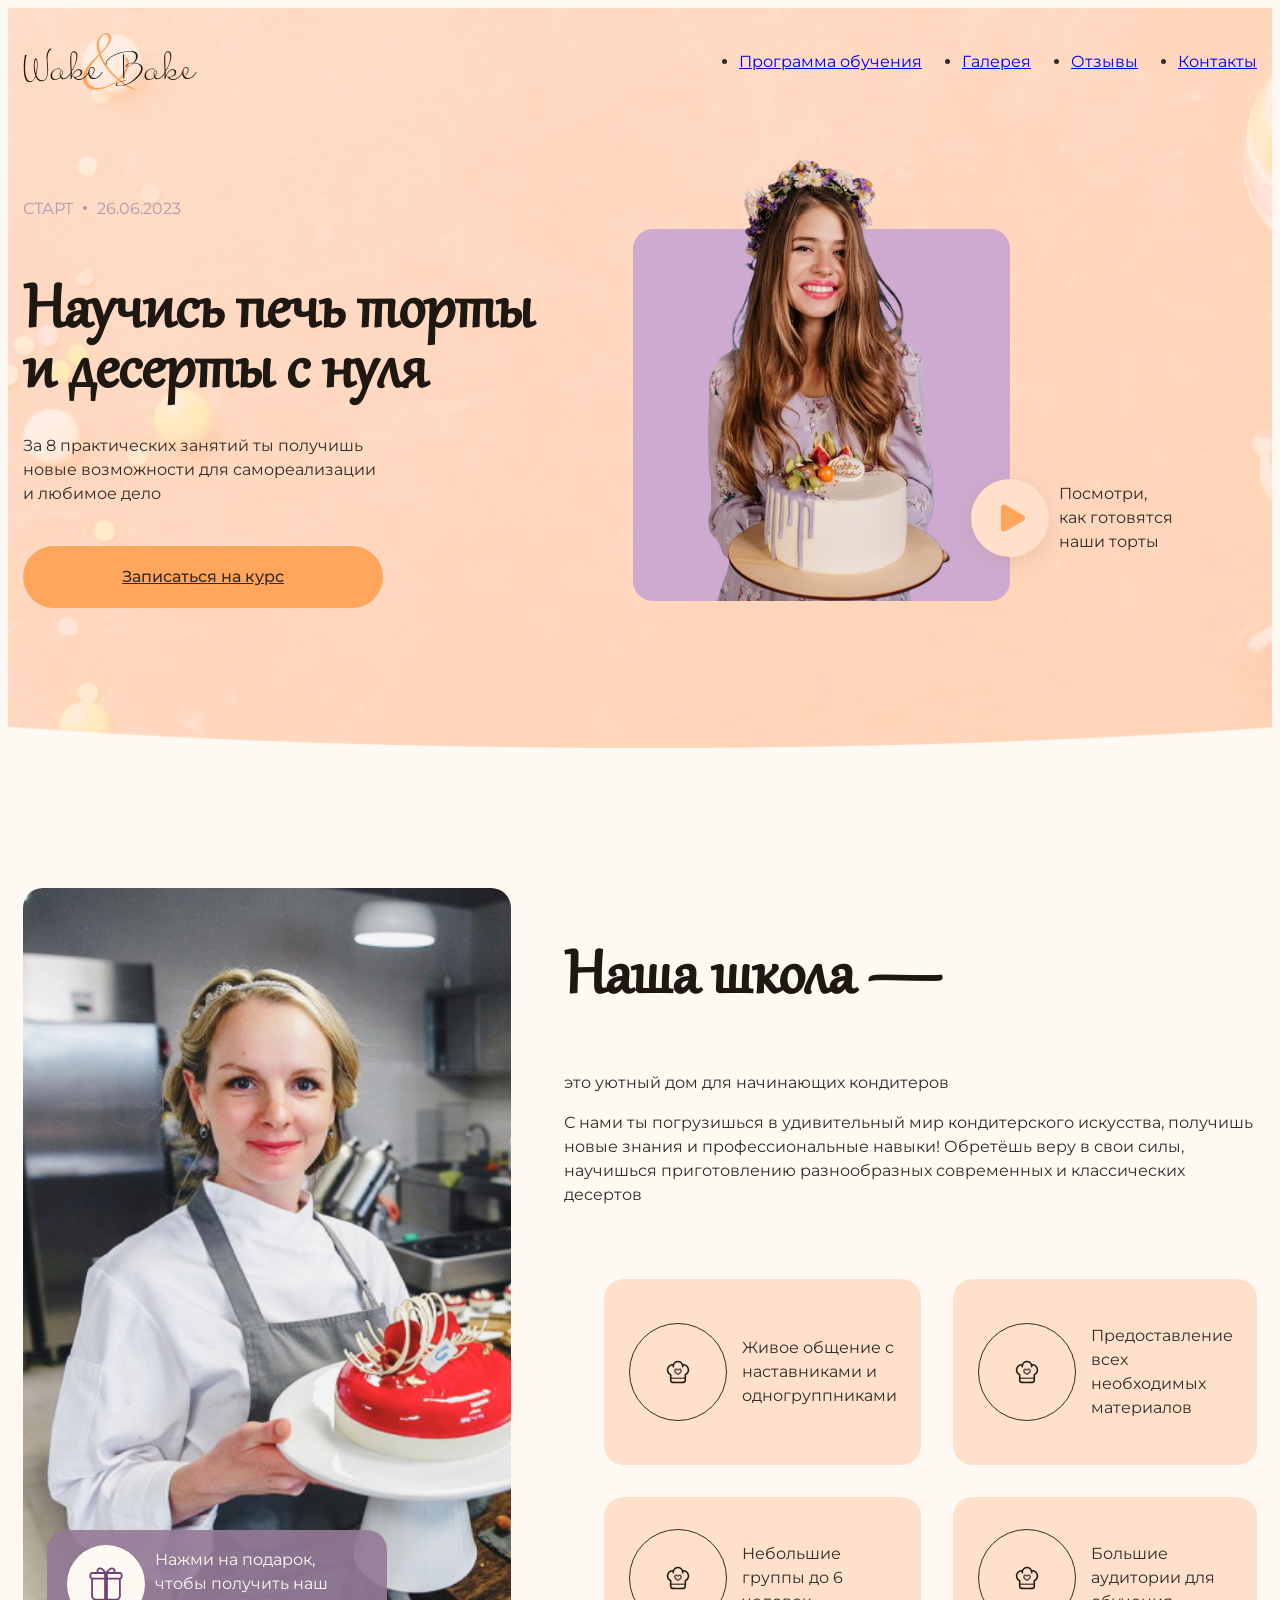
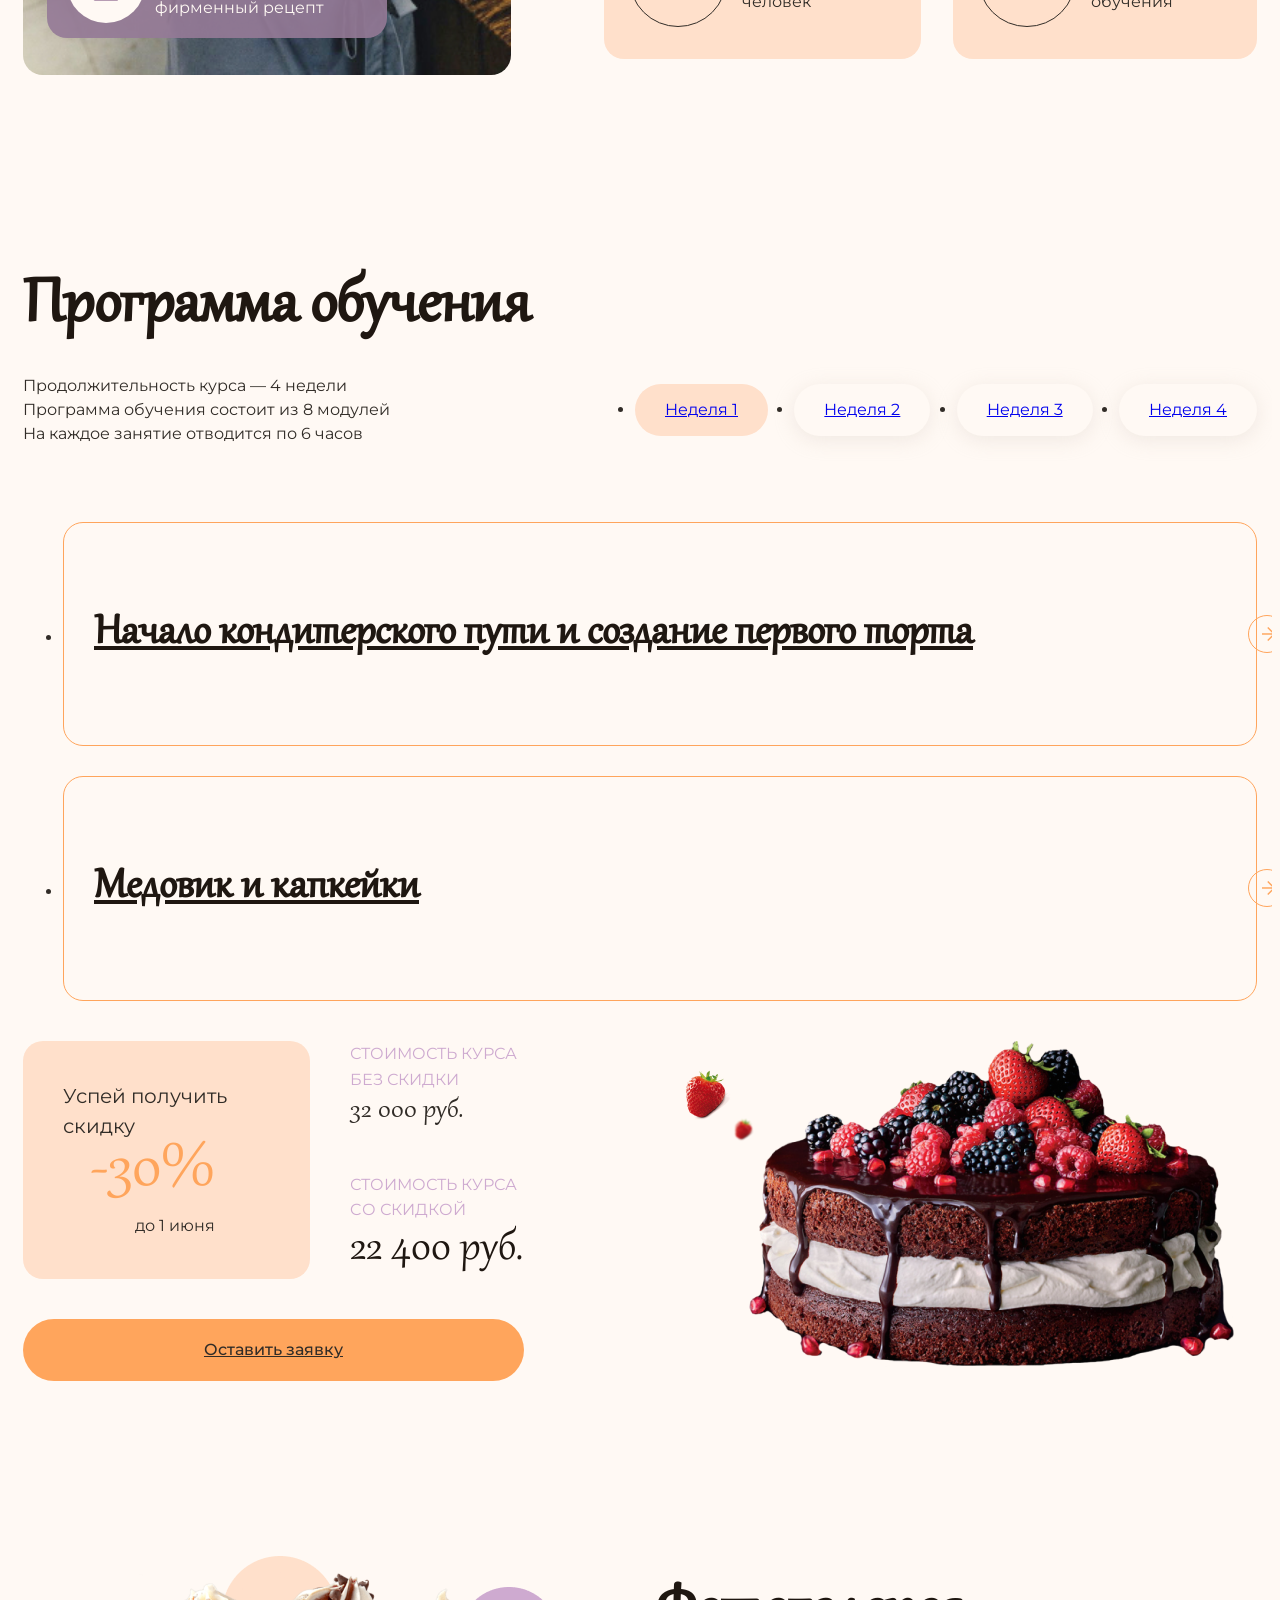
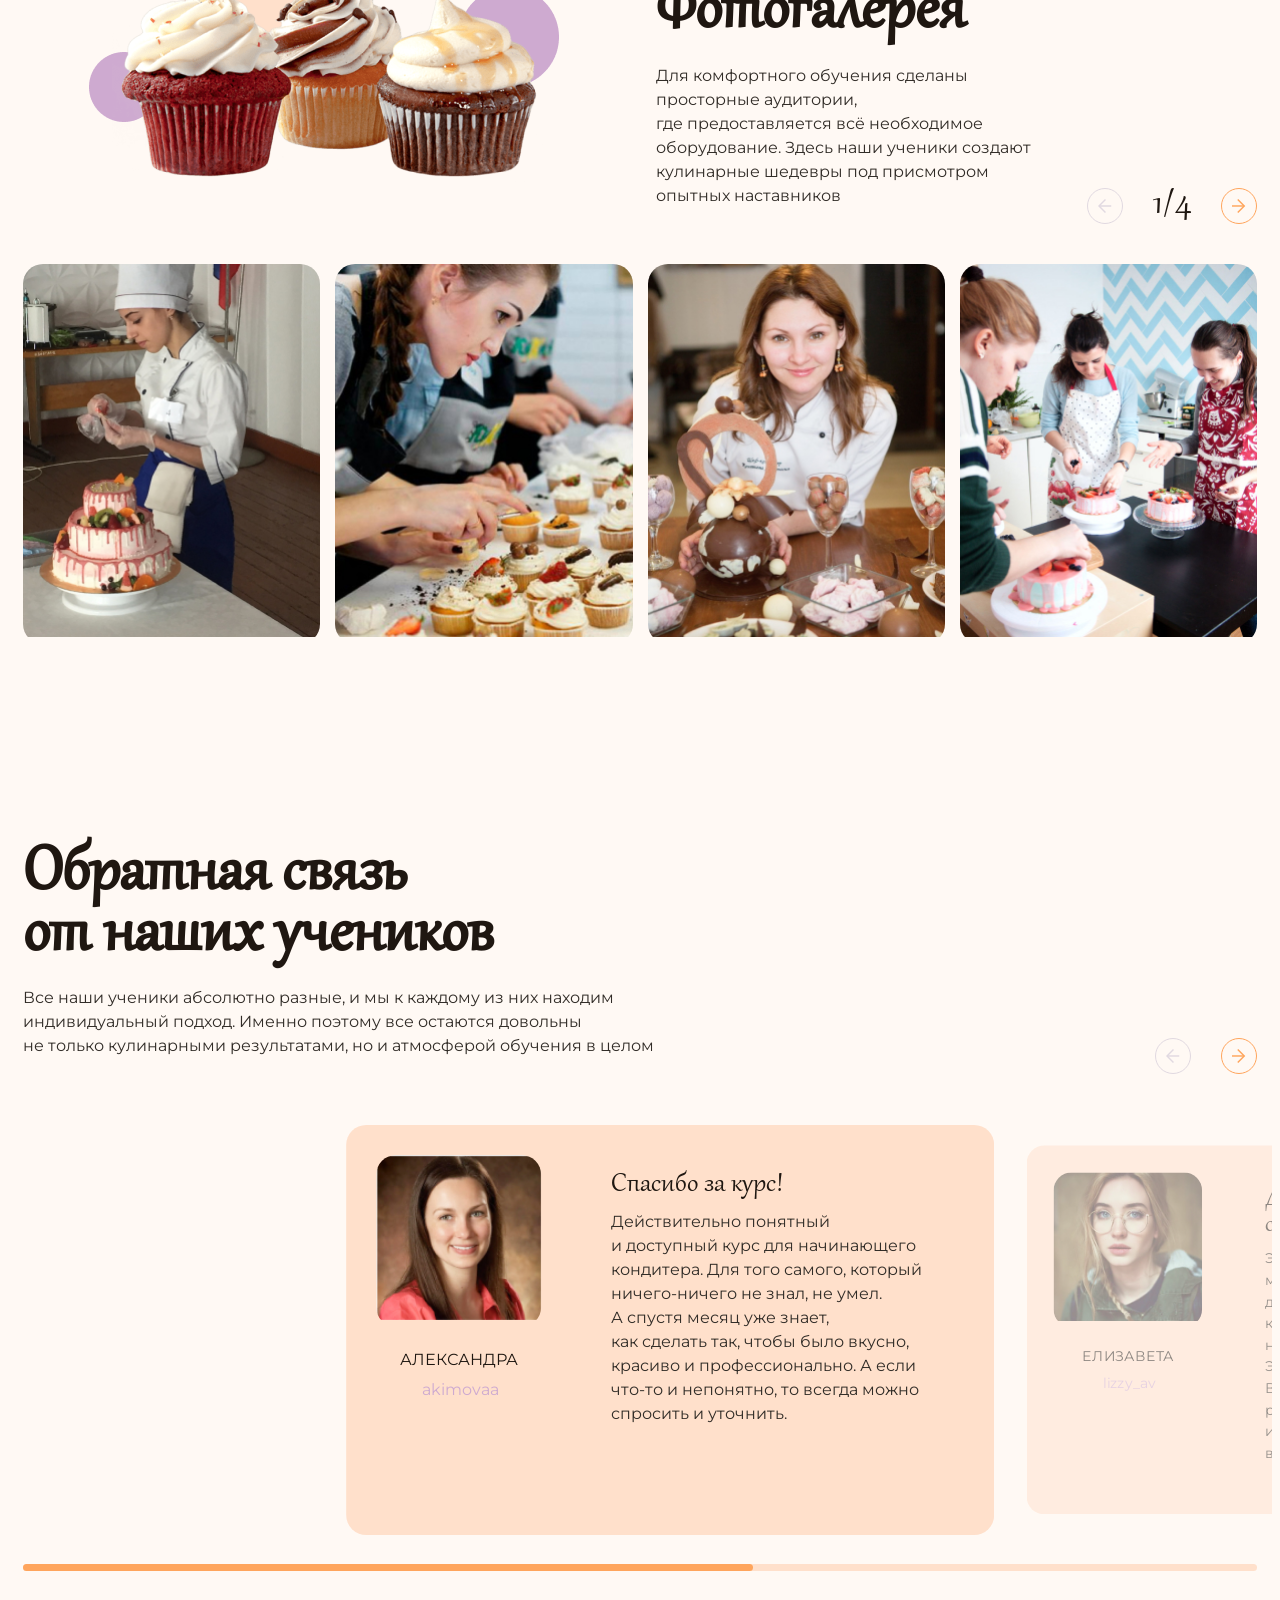
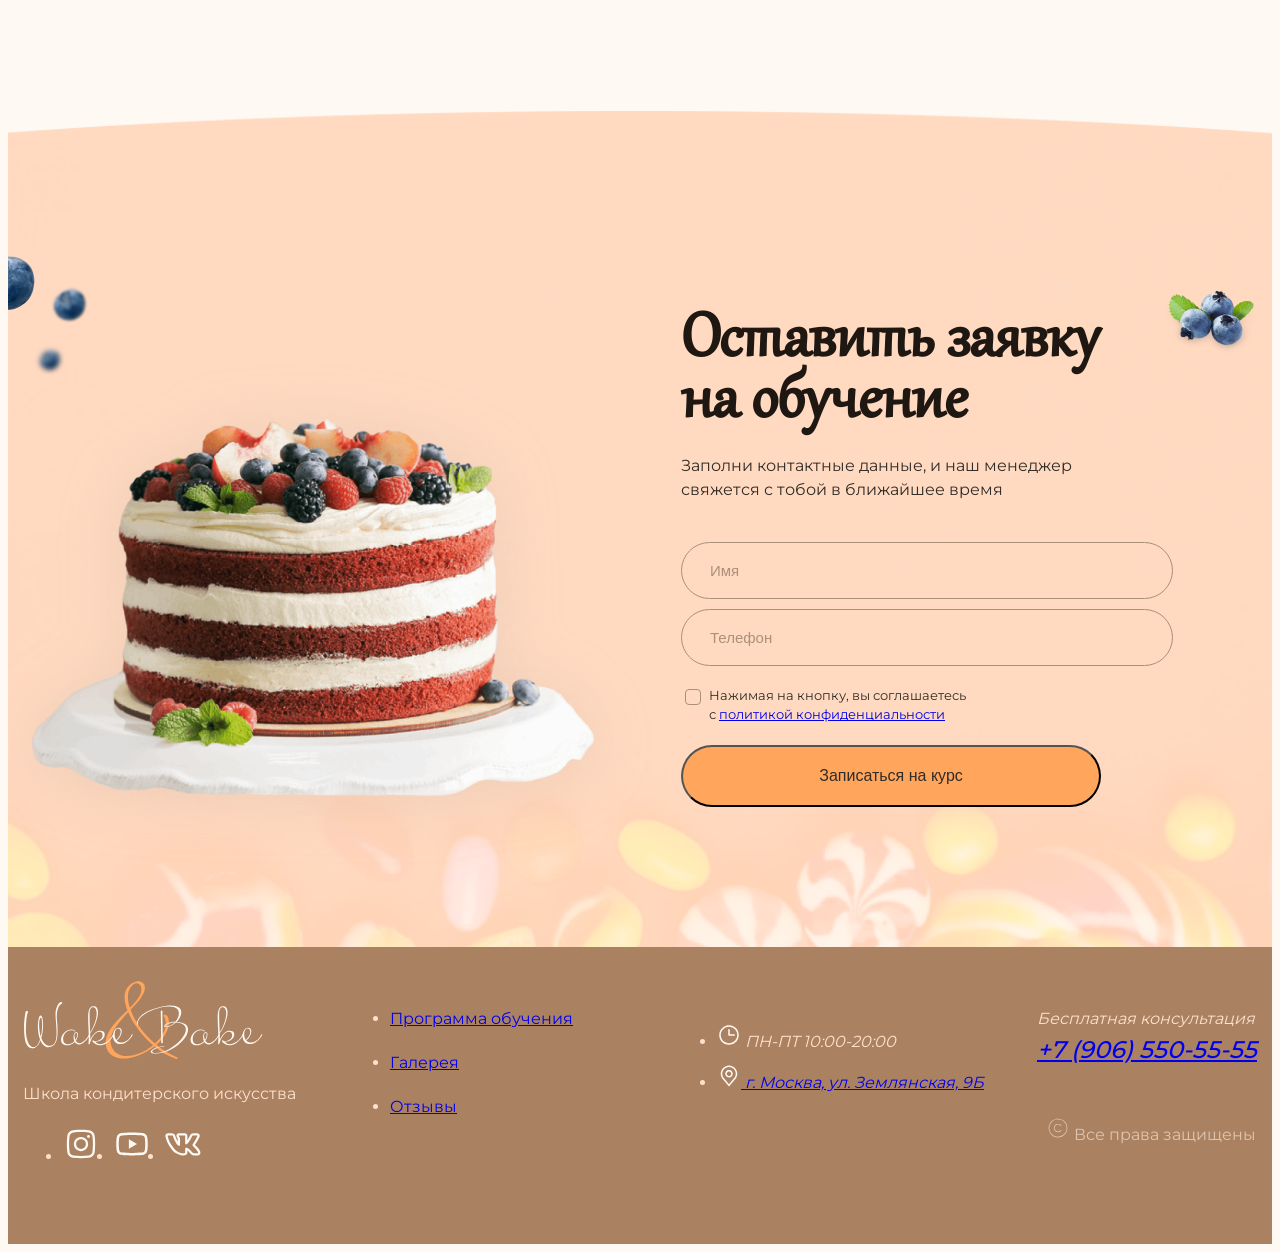
==== wake-bake/index.html @ 2e0d8c97 "Add files via upload" ====
<!DOCTYPE html>
<html lang="ru">

<head>
  <meta charset="UTF-8">
  <meta name="viewport" content="width=device-width, initial-scale=1.0">
  <title>Wake & Bake</title>
  <link rel="stylesheet" href="css/swiper-bundle.min.css">
  <link rel="stylesheet" href="css/style.css">
</head>

<body class="body">
  <div class="wrapper">
    <header class="header">
      <div class="header__top">
        <div class="container">
          <div class="header__top-inner">
            <a class="header__logo" href="/">
              <img src="img/Icons/logos/logo-dark.svg" alt="Логотип компании">
            </a>
            <nav class="nav">
              <ul class="nav__list">
                <li class="nav__item">
                  <a class="nav__link" href="#program">
                    Программа обучения
                  </a>
                </li>
                <li class="nav__item">
                  <a class="nav__link" href="#gallery">
                    Галерея
                  </a>
                </li>
                <li class="nav__item">
                  <a class="nav__link" href="#testimonials">
                    Отзывы
                  </a>
                </li>
                <li class="nav__item">
                  <a class="nav__link" href="#contact">
                    Контакты
                  </a>
                </li>
              </ul>
            </nav>
            <a class="burger-icon" href="#">
              <span></span>
            </a>
          </div>
        </div>
      </div>
      <section class="header__hero hero">
        <div class="container">
          <div class="hero__inner">
            <div class="hero__content">
              <div class="hero__info">
                <span>Старт</span>
                <span>26.06.2023</span>
              </div>
              <h1 class="hero__title title">Научись печь торты и десерты с нуля
              </h1>
              <p class=" hero__text">
                За 8 практических занятий ты получишь новые возможности для самореализации и любимое дело
              </p>
              <div class="hero__img-controls hero__img-controls--mobile">
                <a class="hero__img-button" data-fslightbox="gallery" href="media/cake.mp4">
                  <img src="img/Icons/btn.svg" alt="Кнопка play">
                </a>
                Посмотри, как готовятся наши торты
              </div>
              <a class="hero__button button" href="#contact">
                Записаться на курс
              </a>
            </div>
            <div class="hero__img">
              <img src="img/content/girl.png" alt="Девушка с тортиком">
              <div class="hero__img-controls">
                <a class="hero__img-button " data-fslightbox="video" href="media/cake.mp4">
                  <img src="img/Icons/btn.svg" alt="Кнопка play">
                </a>
                Посмотри, как готовятся наши торты
              </div>
            </div>
          </div>
        </div>
      </section>
    </header>

    <main class="main">
      <section class="main__about about ">
        <div class="container">
          <div class="about__inner">
            <div class="about__img">
              <img src="img/content/girl-2.jpg" alt="Кондитер">
              <div class="about__img-controls">
                <a class="about__img-button" href="#">
                  <img src="img/Icons/gift.svg" alt="">
                </a>
                Нажми на подарок, чтобы получить наш фирменный рецепт
              </div>
            </div>
            <div class="about__body">
              <div class="about__heading">
                <h2 class="about__title title">
                  Наша школа —
                </h2>
                <p class="about__title-text">
                  это уютный дом для начинающих кондитеров
                </p>
              </div>
              <p class="about__text">
                С нами ты погрузишься в удивительный мир кондитерского искусства, получишь новые знания
                и профессиональные навыки! Обретёшь веру в свои силы, научишься приготовлению разнообразных современных
                и классических десертов
              </p>
            </div>
            <ul class="about__grid">
              <li class="about__grid-item">
                <div class="about__grid-img">
                  <img src="img/Icons/hat.svg" alt="">
                </div>
                <p class="grid__text">
                  Живое общение с наставниками и одногруппниками
                </p>
              </li>
              <li class="about__grid-item">
                <div class="about__grid-img">
                  <img src="img/Icons/hat.svg" alt="">
                </div>
                <p class="grid__text">
                  Предоставление всех необходимых материалов
                </p>
              </li>
              <li class="about__grid-item">
                <div class="about__grid-img">
                  <img src="img/Icons/hat.svg" alt="">
                </div>
                <p class="grid__text">
                  Небольшие группы до 6 человек
                </p>
              </li>
              <li class="about__grid-item">
                <div class="about__grid-img">
                  <img src="img/Icons/hat.svg" alt="">
                </div>
                <p class="grid__text">
                  Большие аудитории для обучения
                </p>
              </li>
            </ul>
          </div>
        </div>
      </section>

      <section class="main__program program" id="program">
        <div class="container">
          <h2 class="program__title title">
            Программа обучения
          </h2>
          <div class="program__top">
            <p class="program__text">
              Продолжительность курса — 4 недели
              <br>
              Программа обучения состоит из 8 модулей
              <br>
              На каждое занятие отводится по 6 часов
            </p>
            <ul class="tab-controls">
              <li class="tab-controls__item">
                <a class="tab-controls__link tab-controls__link--active" href="#tab1">
                  Неделя 1
                </a>
              </li>
              <li class="tab-controls__item">
                <a class="tab-controls__link" href="#tab2">
                  Неделя 2
                </a>
              </li>
              <li class="tab-controls__item">
                <a class="tab-controls__link" href="#tab3">
                  Неделя 3
                </a>
              </li>
              <li class="tab-controls__item">
                <a class="tab-controls__link" href="#tab4">
                  Неделя 4
                </a>
              </li>
            </ul>
          </div>
          <div class="program__tab-content tab-content tab-content--show" id="tab1">
            <ul class="accordion-list">
              <li class="accordion-list__item">
                <a class="accordion-list__control" href="#">
                  <h3 class="accordion-list__control-title">
                    Начало кондитерского пути и создание первого торта
                  </h3>
                  <div class="accordion-list__control-icon">
                    <svg width="14" height="14" viewBox="0 0 14 14" fill="none" xmlns="http://www.w3.org/2000/svg">
                      <path
                        d="M5.25605 12.96L11.232 6.984L5.25605 1.008L6.26405 -3.0528e-07L13.248 6.984L6.26405 13.968L5.25605 12.96Z"
                        fill="#FFA55C" />
                      <path
                        d="M12.2402 6.26465L12.2402 7.70465L0.000234839 7.70465L0.000234902 6.26465L12.2402 6.26465Z"
                        fill="#FFA55C" />
                    </svg>
                  </div>
                </a>
                <div class="accordion-list__content">
                  <div class="accordion__content">
                    <div class="accordion-content__col">
                      <h6 class="accordion-content__title">
                        Теория:
                      </h6>
                      <ul class="accortdion-content__list">
                        <li class="accordion-content__item">
                          <div class="accordion-content__icon">
                            <img src="img/Icons/hat-2.svg" alt="">
                          </div>
                          Организация рабочего места
                        </li>
                        <li class="accordion-content__item">
                          <div class="accordion-content__icon">
                            <img src="img/Icons/hat-2.svg" alt="">
                          </div>
                          Подготовка необходимого инвентаря
                        </li>
                        <li class="accordion-content__item">
                          <div class="accordion-content__icon">
                            <img src="img/Icons/hat-2.svg" alt="">
                          </div>
                          Выбор необходимых продуктов
                        </li>
                        <li class="accordion-content__item">
                          <div class="accordion-content__icon">
                            <img src="img/Icons/hat-2.svg" alt="">
                          </div>
                          Советы по закупке необходимых продуктов и инвентаря
                        </li>
                        <li class="accordion-content__item">
                          <div class="accordion-content__icon">
                            <img src="img/Icons/hat-2.svg" alt="">
                          </div>
                          Обзор хранения и заготовки сырья
                        </li>
                      </ul>
                    </div>
                    <div class="accordion-content__col">
                      <h6 class="accordion-content__title">
                        Практика:
                      </h6>
                      <p class="accordion-content__text">
                        Испечёшь морковный торт с солёной карамелью
                      </p>
                    </div>
                  </div>
                </div>
              </li>
              <li class="accordion-list__item">
                <a class="accordion-list__control" href="#">
                  <h3 class="accordion-list__control-title">
                    Медовик и капкейки
                  </h3>
                  <div class="accordion-list__control-icon">
                    <svg width="14" height="14" viewBox="0 0 14 14" fill="none" xmlns="http://www.w3.org/2000/svg">
                      <path
                        d="M5.25605 12.96L11.232 6.984L5.25605 1.008L6.26405 -3.0528e-07L13.248 6.984L6.26405 13.968L5.25605 12.96Z"
                        fill="#FFA55C" />
                      <path
                        d="M12.2402 6.26465L12.2402 7.70465L0.000234839 7.70465L0.000234902 6.26465L12.2402 6.26465Z"
                        fill="#FFA55C" />
                    </svg>
                  </div>
                </a>
                <div class="accordion-list__content">
                  <div class="accordion__content">
                    <div class="accordion-content__col">
                      <h6 class="accordion-content__title">
                        Теория:
                      </h6>
                      <ul class="accortdion-content__list">
                        <li class="accordion-content__item">
                          <div class="accordion-content__icon">
                            <img src="img/Icons/hat-2.svg" alt="">
                          </div>
                          Приготовление и украшение капкейков
                        </li>
                        <li class="accordion-content__item">
                          <div class="accordion-content__icon">
                            <img src="img/Icons/hat-2.svg" alt="">
                          </div>
                          Изготовление крема и конфи
                        </li>
                        <li class="accordion-content__item">
                          <div class="accordion-content__icon">
                            <img src="img/Icons/hat-2.svg" alt="">
                          </div>
                          Приготовление медовых коржей для торта
                        </li>
                        <li class="accordion-content__item">
                          <div class="accordion-content__icon">
                            <img src="img/Icons/hat-2.svg" alt="">
                          </div>
                          Пропитка коржей и сборка торта
                        </li>
                      </ul>
                    </div>
                    <div class="accordion-content__col">
                      <h6 class="accordion-content__title">
                        Практика:
                      </h6>
                      <p class="accordion-content__text">
                        Испечёшь капкейки, приготовишь крем и конфи, а также сделаешь своё первое пирожное — медовик
                      </p>
                    </div>
                  </div>
                </div>
              </li>
            </ul>
          </div>
          <div class="program__tab-content tab-content" id="tab2">
            <ul class="accordion-list">
              <li class="accordion-list__item">
                <a class="accordion-list__control" href="#">
                  <h3 class="accordion-list__control-title">
                    Песочное тесто и чизкейк
                  </h3>
                  <div class="accordion-list__control-icon">
                    <svg width="14" height="14" viewBox="0 0 14 14" fill="none" xmlns="http://www.w3.org/2000/svg">
                      <path
                        d="M5.25605 12.96L11.232 6.984L5.25605 1.008L6.26405 -3.0528e-07L13.248 6.984L6.26405 13.968L5.25605 12.96Z"
                        fill="#FFA55C" />
                      <path
                        d="M12.2402 6.26465L12.2402 7.70465L0.000234839 7.70465L0.000234902 6.26465L12.2402 6.26465Z"
                        fill="#FFA55C" />
                    </svg>
                  </div>
                </a>
                <div class="accordion-list__content">
                  <div class="accordion__content">
                    <div class="accordion-content__col">
                      <h6 class="accordion-content__title">
                        Теория:
                      </h6>
                      <ul class="accortdion-content__list">
                        <li class="accordion-content__item">
                          <div class="accordion-content__icon">
                            <img src="img/Icons/hat-2.svg" alt="">
                          </div>
                          Приготовление песочного теста
                        </li>
                        <li class="accordion-content__item">
                          <div class="accordion-content__icon">
                            <img src="img/Icons/hat-2.svg" alt="">
                          </div>
                          Тонкости в приготовлении меренги
                        </li>
                        <li class="accordion-content__item">
                          <div class="accordion-content__icon">
                            <img src="img/Icons/hat-2.svg" alt="">
                          </div>
                          Изготовление заварного крема
                        </li>
                        <li class="accordion-content__item">
                          <div class="accordion-content__icon">
                            <img src="img/Icons/hat-2.svg" alt="">
                          </div>
                          Выпечка тарталеток
                        </li>
                        <li class="accordion-content__item">
                          <div class="accordion-content__icon">
                            <img src="img/Icons/hat-2.svg" alt="">
                          </div>
                          Приготовление нежного чизкейка
                        </li>
                      </ul>
                    </div>
                    <div class="accordion-content__col">
                      <h6 class="accordion-content__title">
                        Практика:
                      </h6>
                      <p class="accordion-content__text">
                        Приготовишь меренги, сделаешь заварной крем для тарталеток и испечёшь свой первый чизкейк
                      </p>
                    </div>
                  </div>
                </div>
              </li>
              <li class="accordion-list__item">
                <a class="accordion-list__control" href="#">
                  <h3 class="accordion-list__control-title">
                    Бисквиты
                  </h3>
                  <div class="accordion-list__control-icon">
                    <svg width="14" height="14" viewBox="0 0 14 14" fill="none" xmlns="http://www.w3.org/2000/svg">
                      <path
                        d="M5.25605 12.96L11.232 6.984L5.25605 1.008L6.26405 -3.0528e-07L13.248 6.984L6.26405 13.968L5.25605 12.96Z"
                        fill="#FFA55C" />
                      <path
                        d="M12.2402 6.26465L12.2402 7.70465L0.000234839 7.70465L0.000234902 6.26465L12.2402 6.26465Z"
                        fill="#FFA55C" />
                    </svg>
                  </div>
                </a>
                <div class="accordion-list__content">
                  <div class="accordion__content">
                    <div class="accordion-content__col">
                      <h6 class="accordion-content__title">
                        Теория:
                      </h6>
                      <ul class="accortdion-content__list">
                        <li class="accordion-content__item">
                          <div class="accordion-content__icon">
                            <img src="img/Icons/hat-2.svg" alt="">
                          </div>
                          Тонкости выпечки бисквитов
                        </li>
                        <li class="accordion-content__item">
                          <div class="accordion-content__icon">
                            <img src="img/Icons/hat-2.svg" alt="">
                          </div>
                          Приготовление ванильного бисквита
                        </li>
                        <li class="accordion-content__item">
                          <div class="accordion-content__icon">
                            <img src="img/Icons/hat-2.svg" alt="">
                          </div>
                          Приготовление фисташкового бисквита
                        </li>
                        <li class="accordion-content__item">
                          <div class="accordion-content__icon">
                            <img src="img/Icons/hat-2.svg" alt="">
                          </div>
                          Приготовление шоколадного бисквита
                        </li>
                      </ul>
                    </div>
                    <div class="accordion-content__col">
                      <h6 class="accordion-content__title">
                        Практика:
                      </h6>
                      <p class="accordion-content__text">
                        Отработаешь выпечку трёх бисквитов для будущих тортов
                      </p>
                    </div>
                  </div>
                </div>
              </li>
            </ul>
          </div>
          <div class="program__tab-content tab-content" id="tab3">
            <ul class="accordion-list">
              <li class="accordion-list__item">
                <a class="accordion-list__control" href="#">
                  <h3 class="accordion-list__control-title">
                    Дрожжевое тесто
                  </h3>
                  <div class="accordion-list__control-icon">
                    <svg width="14" height="14" viewBox="0 0 14 14" fill="none" xmlns="http://www.w3.org/2000/svg">
                      <path
                        d="M5.25605 12.96L11.232 6.984L5.25605 1.008L6.26405 -3.0528e-07L13.248 6.984L6.26405 13.968L5.25605 12.96Z"
                        fill="#FFA55C" />
                      <path
                        d="M12.2402 6.26465L12.2402 7.70465L0.000234839 7.70465L0.000234902 6.26465L12.2402 6.26465Z"
                        fill="#FFA55C" />
                    </svg>
                  </div>
                </a>
                <div class="accordion-list__content">
                  <div class="accordion__content">
                    <div class="accordion-content__col">
                      <h6 class="accordion-content__title">
                        Теория:
                      </h6>
                      <ul class="accortdion-content__list">
                        <li class="accordion-content__item">
                          <div class="accordion-content__icon">
                            <img src="img/Icons/hat-2.svg" alt="">
                          </div>
                          Технология приготовления дрожжевого теста: тонкости и советы
                        </li>
                        <li class="accordion-content__item">
                          <div class="accordion-content__icon">
                            <img src="img/Icons/hat-2.svg" alt="">
                          </div>
                          Приготовление песочного теста
                        </li>
                        <li class="accordion-content__item">
                          <div class="accordion-content__icon">
                            <img src="img/Icons/hat-2.svg" alt="">
                          </div>
                          Рецептурные нюансы
                        </li>
                      </ul>
                    </div>
                    <div class="accordion-content__col">
                      <h6 class="accordion-content__title">
                        Практика:
                      </h6>
                      <p class="accordion-content__text">
                        Приготовишь заготовку для торта
                      </p>
                    </div>
                  </div>
                </div>
              </li>
              <li class="accordion-list__item">
                <a class="accordion-list__control" href="#">
                  <h3 class="accordion-list__control-title">
                    Работа с кремами
                  </h3>
                  <div class="accordion-list__control-icon">
                    <svg width="14" height="14" viewBox="0 0 14 14" fill="none" xmlns="http://www.w3.org/2000/svg">
                      <path
                        d="M5.25605 12.96L11.232 6.984L5.25605 1.008L6.26405 -3.0528e-07L13.248 6.984L6.26405 13.968L5.25605 12.96Z"
                        fill="#FFA55C" />
                      <path
                        d="M12.2402 6.26465L12.2402 7.70465L0.000234839 7.70465L0.000234902 6.26465L12.2402 6.26465Z"
                        fill="#FFA55C" />
                    </svg>
                  </div>
                </a>
                <div class="accordion-list__content">
                  <div class="accordion__content">
                    <div class="accordion-content__col">
                      <h6 class="accordion-content__title">
                        Теория:
                      </h6>
                      <ul class="accortdion-content__list">
                        <li class="accordion-content__item">
                          <div class="accordion-content__icon">
                            <img src="img/Icons/hat-2.svg" alt="">
                          </div>
                          Приготовление кремов: ганаши, кремю
                        </li>
                        <li class="accordion-content__item">
                          <div class="accordion-content__icon">
                            <img src="img/Icons/hat-2.svg" alt="">
                          </div>
                          Создание заварного теста
                        </li>
                        <li class="accordion-content__item">
                          <div class="accordion-content__icon">
                            <img src="img/Icons/hat-2.svg" alt="">
                          </div>
                          Приготовление профитролей и нескольких видов кремов
                        </li>
                      </ul>
                    </div>
                    <div class="accordion-content__col">
                      <h6 class="accordion-content__title">
                        Практика:
                      </h6>
                      <p class="accordion-content__text">
                        Приготовишь профитроли и несколько видов кремов
                      </p>
                    </div>
                  </div>
                </div>
              </li>
            </ul>
          </div>
          <div class="program__tab-content tab-content" id="tab4">
            <ul class="accordion-list">
              <li class="accordion-list__item">
                <a class="accordion-list__control" href="#">
                  <h3 class="accordion-list__control-title">
                    Mille-feuille, или Наполеон
                  </h3>
                  <div class="accordion-list__control-icon">
                    <svg width="14" height="14" viewBox="0 0 14 14" fill="none" xmlns="http://www.w3.org/2000/svg">
                      <path
                        d="M5.25605 12.96L11.232 6.984L5.25605 1.008L6.26405 -3.0528e-07L13.248 6.984L6.26405 13.968L5.25605 12.96Z"
                        fill="#FFA55C" />
                      <path
                        d="M12.2402 6.26465L12.2402 7.70465L0.000234839 7.70465L0.000234902 6.26465L12.2402 6.26465Z"
                        fill="#FFA55C" />
                    </svg>
                  </div>
                </a>
                <div class="accordion-list__content">
                  <div class="accordion__content">
                    <div class="accordion-content__col">
                      <h6 class="accordion-content__title">
                        Теория:
                      </h6>
                      <ul class="accortdion-content__list">
                        <li class="accordion-content__item">
                          <div class="accordion-content__icon">
                            <img src="img/Icons/hat-2.svg" alt="">
                          </div>
                          Приготовление слоёного теста
                        </li>
                        <li class="accordion-content__item">
                          <div class="accordion-content__icon">
                            <img src="img/Icons/hat-2.svg" alt="">
                          </div>
                          Рецептура и создание крема дипломат
                        </li>
                        <li class="accordion-content__item">
                          <div class="accordion-content__icon">
                            <img src="img/Icons/hat-2.svg" alt="">
                          </div>
                          Приготовление французского морковного десерта
                        </li>
                      </ul>
                    </div>
                    <div class="accordion-content__col">
                      <h6 class="accordion-content__title">
                        Практика:
                      </h6>
                      <p class="accordion-content__text">
                        Испечёте торт «Наполеон» и приготовите необычный морковный десерт
                      </p>
                    </div>
                  </div>
                </div>
              </li>
              <li class="accordion-list__item">
                <a class="accordion-list__control" href="#">
                  <h3 class="accordion-list__control-title">
                    Завершение курса
                  </h3>
                  <div class="accordion-list__control-icon">
                    <svg width="14" height="14" viewBox="0 0 14 14" fill="none" xmlns="http://www.w3.org/2000/svg">
                      <path
                        d="M5.25605 12.96L11.232 6.984L5.25605 1.008L6.26405 -3.0528e-07L13.248 6.984L6.26405 13.968L5.25605 12.96Z"
                        fill="#FFA55C" />
                      <path
                        d="M12.2402 6.26465L12.2402 7.70465L0.000234839 7.70465L0.000234902 6.26465L12.2402 6.26465Z"
                        fill="#FFA55C" />
                    </svg>
                  </div>
                </a>
                <div class="accordion-list__content">
                  <div class="accordion__content">
                    <div class="accordion-content__col">
                      <h6 class="accordion-content__title">
                        Теория:
                      </h6>
                      <ul class="accortdion-content__list">
                        <li class="accordion-content__item">
                          <div class="accordion-content__icon">
                            <img src="img/Icons/hat-2.svg" alt="">
                          </div>
                          Работа кондитера на заказ
                        </li>
                        <li class="accordion-content__item">
                          <div class="accordion-content__icon">
                            <img src="img/Icons/hat-2.svg" alt="">
                          </div>
                          Применение знаний о технологии выпечки к другим рецептам
                        </li>
                        <li class="accordion-content__item">
                          <div class="accordion-content__icon">
                            <img src="img/Icons/hat-2.svg" alt="">
                          </div>
                          Разработка собственных рецептов
                        </li>
                      </ul>
                    </div>
                    <div class="accordion-content__col">
                      <h6 class="accordion-content__title">
                        Практика:
                      </h6>
                      <p class="accordion-content__text">
                        Самостоятельно, без наставника испечёте торт на ваш выбор
                      </p>
                    </div>
                  </div>
                </div>
              </li>
            </ul>
          </div>

          <div class="program__bottom">
            <div class="program__action">
              <div class="program__discount">
                Успей получить скидку
                <div class="program__discount-value">
                  -30%
                </div>
                <span>
                  до 1 июня
                </span>
              </div>
              <div class="program__price">
                <div class="program__price-text">
                  Стоимость курса без скидки
                </div>
                <div class="program__price-value">
                  32 000 руб.
                </div>
              </div>
              <div class="program__price">
                <div class="program__price-text">
                  Стоимость курса cо скидкой
                </div>
                <div class="program__price-value program__price-value--big">
                  22 400 руб.
                </div>
              </div>
              <a class="program__button button" href="#contact">
                Оставить заявку
              </a>
            </div>
            <div class="program__img">
              <img src="img/deco/cake.png" alt="">
            </div>
          </div>
        </div>
      </section>

      <section class="main__gallery gallery" id="gallery">
        <div class="container">
          <div class="gallery__inner">
            <div class="gallery__img">
              <img src="img/deco/cupcakes.png" alt="">
            </div>
            <div class="gallery__content">
              <div class="gallery__info">
                <h2 class="gallery__title title">
                  Фотогалерея
                </h2>
                <p class="gallery__text">
                  Для комфортного обучения сделаны просторные аудитории, где предоставляется всё необходимое
                  оборудование. Здесь наши ученики создают кулинарные шедевры под присмотром опытных наставников
                </p>
              </div>
              <div class="gallery__nav">
                <button class="gallery__prev" type="button">
                  <svg width="14" height="14" viewBox="0 0 14 14" fill="none" xmlns="http://www.w3.org/2000/svg">
                    <path
                      d="M7.992 1.00777L2.016 6.98377L7.992 12.9598L6.984 13.9678L-3.0528e-07 6.98377L6.984 -0.000227365L7.992 1.00777Z"
                      fill="#FFA55C" />
                    <path d="M1.00806 7.70312L1.00806 6.26313L13.2481 6.26312L13.2481 7.70312L1.00806 7.70312Z"
                      fill="#FFA55C" />
                  </svg>
                </button>
                <div class="gallery__pagination"></div>
                <button class="gallery__next" type="button">
                  <svg width="14" height="14" viewBox="0 0 14 14" fill="none" xmlns="http://www.w3.org/2000/svg">
                    <path
                      d="M5.25605 12.96L11.232 6.984L5.25605 1.008L6.26405 -3.0528e-07L13.248 6.984L6.26405 13.968L5.25605 12.96Z"
                      fill="#FFA55C" />
                    <path d="M12.2402 6.26465L12.2402 7.70465L0.000234839 7.70465L0.000234902 6.26465L12.2402 6.26465Z"
                      fill="#FFA55C" />
                  </svg>
                </button>
              </div>
            </div>
          </div>
          <div class="gallery__slider swiper">
            <div class="gallery__wrapper swiper-wrapper">
              <a class="gallery__slide swiper-slide" data-fslightbox="gallery" href="img/content/gallery/1.jpg">
                <img src="img/content/gallery/1.jpg" alt="">
              </a>
              <a class="gallery__slide swiper-slide" data-fslightbox="gallery" href="img/content/gallery/2.jpg">
                <img src="img/content/gallery/2.jpg" alt="">
              </a>
              <a class="gallery__slide swiper-slide" data-fslightbox="gallery" href="img/content/gallery/3.jpg">
                <img src="img/content/gallery/3.jpg" alt="">
              </a>
              <a class="gallery__slide swiper-slide" data-fslightbox="gallery" href="img/content/gallery/4.jpg">
                <img src="img/content/gallery/4.jpg" alt="">
              </a>
              <a class="gallery__slide swiper-slide" data-fslightbox="gallery" href="img/content/gallery/6.jpg">
                <img src="img/content/gallery/5.jpg" alt="">
              </a>
              <a class="gallery__slide swiper-slide" data-fslightbox="gallery" href="img/content/gallery/6.jpg">
                <img src="img/content/gallery/6.jpg" alt="">
              </a>
              <a class="gallery__slide swiper-slide" data-fslightbox="gallery" href="img/content/gallery/6.jpg">
                <img src="img/content/gallery/7.jpg" alt="">
              </a>
            </div>
          </div>
        </div>
      </section>

      <section class="main__testimonials testimonials" id="testimonials">
        <div class="container">
          <div class="testimonials__inner">
            <div class="testimonials__content">
              <div class="testimonials__info">
                <h2 class="testimonials__title title">
                  Обратная связь от наших учеников
                </h2>
                <p class="testimonials__text">
                  Все наши ученики абсолютно разные, и мы к каждому из них находим индивидуальный подход. Именно поэтому
                  все остаются довольны не только кулинарными результатами, но и атмосферой обучения в целом
                </p>
              </div>
            </div>
            <div class="testimonials__nav">
              <button class="testimonials__prev" type="button">
                <svg width="14" height="14" viewBox="0 0 14 14" fill="none" xmlns="http://www.w3.org/2000/svg">
                  <path
                    d="M7.992 1.00777L2.016 6.98377L7.992 12.9598L6.984 13.9678L-3.0528e-07 6.98377L6.984 -0.000227365L7.992 1.00777Z"
                    fill="#FFA55C" />
                  <path d="M1.00806 7.70312L1.00806 6.26313L13.2481 6.26312L13.2481 7.70312L1.00806 7.70312Z"
                    fill="#FFA55C" />
                </svg>
              </button>
              <button class="testimonials__next" type="button">
                <svg width="14" height="14" viewBox="0 0 14 14" fill="none" xmlns="http://www.w3.org/2000/svg">
                  <path
                    d="M5.25605 12.96L11.232 6.984L5.25605 1.008L6.26405 -3.0528e-07L13.248 6.984L6.26405 13.968L5.25605 12.96Z"
                    fill="#FFA55C" />
                  <path d="M12.2402 6.26465L12.2402 7.70465L0.000234839 7.70465L0.000234902 6.26465L12.2402 6.26465Z"
                    fill="#FFA55C" />
                </svg>
              </button>
            </div>
          </div>
          <div class="testimonials__slider swiper">
            <div class="testimonials__wrapper swiper-wrapper">

              <div class="testimonials__slide swiper-slide">
                <div class="testimonials__student">
                  <div class="testimonials__student-img">
                    <img src="img/content/testimonials/1.jpg" alt="Девушка без очков">
                  </div>
                  <div class="testimonials__student-name">
                    Александра
                  </div>
                  <div class="testimonials__student-inst">
                    <img src="/img/Icons/socials/inst-2.svg" alt="">
                    akimovaa
                  </div>
                </div>
                <blockquote class="testimonials__quote">
                  <span>
                    Спасибо за курс!
                  </span>
                  Действительно понятный и доступный курс для начинающего кондитера. Для того самого, который
                  ничего-ничего не знал, не умел. А спустя месяц уже знает, как сделать так, чтобы было вкусно, красиво
                  и профессионально. А если что-то и непонятно, то всегда можно спросить и уточнить.
                </blockquote>
              </div>
              <div class="testimonials__slide swiper-slide">
                <div class="testimonials__student">
                  <div class="testimonials__student-img">
                    <img src="img/content/testimonials/2.jpg" alt="Елизавета оставляет Отзыв">
                  </div>
                  <div class="testimonials__student-name">
                    Елизавета
                  </div>
                  <div class="testimonials__student-inst">
                    <img src="/img/Icons/socials/inst-2.svg" alt="">
                    lizzy_av
                  </div>
                </div>
                <blockquote class="testimonials__quote">
                  <span>
                    Для меня действительно сбылась мечта!
                  </span>
                  Это были одни из лучших месяцев моей жизни. Для меня действительно сбылась мечта, к которой я шла
                  уже давно, но не хватало опыта и знаний. Это все дала мне ваша школа. В рецептурах все довольно
                  понятно разъясняется, если есть вопросы, их всегда можно задать, что не мало важно.
                </blockquote>
              </div>
              <div class="testimonials__slide swiper-slide">
                <div class="testimonials__student">
                  <div class="testimonials__student-img">
                    <img src="img/content/testimonials/3.jpg" alt="Елизавета оставляет Отзыв">
                  </div>
                  <div class="testimonials__student-name">
                    Игорь
                  </div>
                  <div class="testimonials__student-inst">
                    <img src="/img/Icons/socials/inst-2.svg" alt="">
                    igor_sverlovskii
                  </div>
                </div>
                <blockquote class="testimonials__quote">
                  <span>
                    Здесь я узнал много чего нового!
                  </span>
                  Спасибо большое Wake & Bake за такой курс! Здесь я узнал много чего нового для меня! Курс очень
                  хороший, захватывает самые актуальные темы для кондитера! Мне понравилось что всегда была поддержка
                  не только со стороны куратора но и таких же учеников-кондитеров как и я. Мне прям аж будет не хватать
                  всего этого.
                </blockquote>
              </div>
            </div>
            <div class="testimonials__scrollbar swiper-scrollbar">
            </div>
          </div>
        </div>
      </section>


      <section class="contant" id="contact">
        <div class="container">
          <div class="contact__inner">
            <div class="contact__img">
              <img src="img/deco/cake-2.png" alt="Тортик в контактной секции">
            </div>
            <div class="contact__body">
              <h2 class="contact__title title">
                Оставить заявку на обучение
              </h2>
              <p class="contact__text">
                Заполни контактные данные, и наш менеджер свяжется с тобой в ближайшее время
              </p>

              <form class="contact__form">
                <label class="contact__label field">
                  <input class="field__input" type="text" placeholder="Имя">
                  <span>Введите имя</span>
                </label>
                <input class="contact__input" type="tel" placeholder="Телефон">
                <label class="contact__check-label">
                  <input class="contact__checkbox" type="checkbox">
                  <span>
                    Нажимая на кнопку, вы соглашаетесь с <a href="#" target="_blank">политикой
                      конфиденциальности</a>
                  </span>
                </label>
                <button class="button" type="submit">
                  Записаться на курс
                </button>
              </form>
            </div>
          </div>
        </div>
      </section>
    </main>
    <footer class="footer">
      <div class="container">
        <div class="footer__inner">
          <div class="footer__col">
            <a href="" class="footer__logo">
              <img src="img/Icons/logos/logo-lite.svg" alt="Логотип Wake & Bake">
            </a>
            <p class="footer__logo-text">
              Школа кондитерского искусства
            </p>
            <address class="socials">
              <ul class="socials__list">
                <li class="socials__item">
                  <a class="socials__link" href="#">
                    <svg width="36" height="36" viewBox="0 0 36 36" fill="none" xmlns="http://www.w3.org/2000/svg">
                      <path
                        d="M24 10.5C24 10.1022 24.158 9.72064 24.4393 9.43934C24.7206 9.15804 25.1022 9 25.5 9C25.8978 9 26.2794 9.15804 26.5607 9.43934C26.842 9.72064 27 10.1022 27 10.5C27 10.8978 26.842 11.2794 26.5607 11.5607C26.2794 11.842 25.8978 12 25.5 12C25.1022 12 24.7206 11.842 24.4393 11.5607C24.158 11.2794 24 10.8978 24 10.5Z"
                        fill="#FFF9F4" />
                      <path fill-rule="evenodd" clip-rule="evenodd"
                        d="M18 10.875C16.1103 10.875 14.2981 11.6257 12.9619 12.9619C11.6257 14.2981 10.875 16.1103 10.875 18C10.875 19.8897 11.6257 21.7019 12.9619 23.0381C14.2981 24.3743 16.1103 25.125 18 25.125C19.8897 25.125 21.7019 24.3743 23.0381 23.0381C24.3743 21.7019 25.125 19.8897 25.125 18C25.125 16.1103 24.3743 14.2981 23.0381 12.9619C21.7019 11.6257 19.8897 10.875 18 10.875ZM13.125 18C13.125 16.7071 13.6386 15.4671 14.5529 14.5529C15.4671 13.6386 16.7071 13.125 18 13.125C19.2929 13.125 20.5329 13.6386 21.4471 14.5529C22.3614 15.4671 22.875 16.7071 22.875 18C22.875 19.2929 22.3614 20.5329 21.4471 21.4471C20.5329 22.3614 19.2929 22.875 18 22.875C16.7071 22.875 15.4671 22.3614 14.5529 21.4471C13.6386 20.5329 13.125 19.2929 13.125 18Z"
                        fill="#FFF9F4" />
                      <path fill-rule="evenodd" clip-rule="evenodd"
                        d="M25.8871 4.24833C20.6451 3.66722 15.355 3.66722 10.1131 4.24833C7.09508 4.58583 4.65758 6.96333 4.30358 9.99633C3.68168 15.3132 3.68168 20.6845 4.30358 26.0013C4.65758 29.0343 7.09358 31.4118 10.1131 31.7493C15.3551 32.3298 20.6451 32.3298 25.8871 31.7493C28.9051 31.4118 31.3426 29.0343 31.6966 26.0013C32.3186 20.6845 32.3186 15.3132 31.6966 9.99633C31.3426 6.96333 28.9066 4.58583 25.8871 4.24833ZM10.3621 6.48333C15.4385 5.92064 20.5616 5.92064 25.6381 6.48333C27.6331 6.70833 29.2306 8.28183 29.4631 10.2588C30.0645 15.4013 30.0645 20.5964 29.4631 25.7388C29.3428 26.7064 28.8999 27.6052 28.2058 28.29C27.5118 28.9747 26.6072 29.4056 25.6381 29.5128C20.5616 30.0756 15.4385 30.0756 10.3621 29.5128C9.39299 29.4056 8.48836 28.9747 7.79432 28.29C7.10027 27.6052 6.65734 26.7064 6.53708 25.7388C5.93566 20.5964 5.93566 15.4013 6.53708 10.2588C6.65734 9.29127 7.10027 8.3925 7.79432 7.70771C8.48836 7.02292 9.39299 6.59059 10.3621 6.48333Z"
                        fill="#FFF9F4" />
                    </svg>
                  </a>
                </li>
                <li class="socials__item">
                  <a class="socials__link" href="#">
                    <svg width="36" height="36" viewBox="0 0 36 36" fill="none" xmlns="http://www.w3.org/2000/svg">
                      <path
                        d="M33.75 17.902C33.75 17.8246 33.75 17.7367 33.7465 17.6348C33.743 17.35 33.7359 17.0301 33.7289 16.6891C33.7008 15.7082 33.6516 14.7309 33.5742 13.8098C33.4688 12.5406 33.3141 11.4824 33.1031 10.6879C32.8805 9.85873 32.4442 9.10251 31.8377 8.49483C31.2313 7.88715 30.476 7.44928 29.6473 7.225C28.6523 6.95781 26.7047 6.79258 23.9625 6.69062C22.6582 6.64141 21.2625 6.60977 19.8668 6.59219C19.3781 6.58516 18.9246 6.58164 18.5168 6.57812H17.4832C17.0754 6.58164 16.6219 6.58516 16.1332 6.59219C14.7375 6.60977 13.3418 6.64141 12.0375 6.69062C9.29531 6.79609 7.34414 6.96133 6.35273 7.225C5.52375 7.44873 4.76813 7.88641 4.1616 8.49418C3.55507 9.10195 3.11892 9.85846 2.89688 10.6879C2.68242 11.4824 2.53125 12.5406 2.42578 13.8098C2.34844 14.7309 2.29922 15.7082 2.27109 16.6891C2.26055 17.0301 2.25703 17.35 2.25352 17.6348C2.25352 17.7367 2.25 17.8246 2.25 17.902V18.0988C2.25 18.1762 2.25 18.2641 2.25352 18.366C2.25703 18.6508 2.26406 18.9707 2.27109 19.3117C2.29922 20.2926 2.34844 21.2699 2.42578 22.191C2.53125 23.4602 2.68594 24.5184 2.89688 25.3129C3.34688 26.9969 4.66875 28.3258 6.35273 28.7758C7.34414 29.043 9.29531 29.2082 12.0375 29.3102C13.3418 29.3594 14.7375 29.391 16.1332 29.4086C16.6219 29.4156 17.0754 29.4191 17.4832 29.4227H18.5168C18.9246 29.4191 19.3781 29.4156 19.8668 29.4086C21.2625 29.391 22.6582 29.3594 23.9625 29.3102C26.7047 29.2047 28.6559 29.0395 29.6473 28.7758C31.3312 28.3258 32.6531 27.0004 33.1031 25.3129C33.3176 24.5184 33.4688 23.4602 33.5742 22.191C33.6516 21.2699 33.7008 20.2926 33.7289 19.3117C33.7395 18.9707 33.743 18.6508 33.7465 18.366C33.7465 18.2641 33.75 18.1762 33.75 18.0988V17.902ZM31.2188 18.0848C31.2188 18.1586 31.2188 18.2395 31.2152 18.3344C31.2117 18.6086 31.2047 18.9109 31.1977 19.2379C31.173 20.173 31.1238 21.1082 31.05 21.9766C30.9551 23.1086 30.8215 24.0367 30.6562 24.659C30.4383 25.4711 29.7984 26.1145 28.9898 26.3289C28.2516 26.5258 26.3918 26.684 23.8641 26.7789C22.5844 26.8281 21.2062 26.8598 19.8316 26.8773C19.35 26.8844 18.9035 26.8879 18.5027 26.8879H17.4973L16.1684 26.8773C14.7937 26.8598 13.4191 26.8281 12.1359 26.7789C9.6082 26.6805 7.74492 26.5258 7.01016 26.3289C6.20156 26.1109 5.56172 25.4711 5.34375 24.659C5.17852 24.0367 5.04492 23.1086 4.95 21.9766C4.87617 21.1082 4.83047 20.173 4.80234 19.2379C4.7918 18.9109 4.78828 18.6051 4.78477 18.3344C4.78477 18.2395 4.78125 18.1551 4.78125 18.0848V17.916C4.78125 17.8422 4.78125 17.7613 4.78477 17.6664C4.78828 17.3922 4.79531 17.0898 4.80234 16.7629C4.82695 15.8277 4.87617 14.8926 4.95 14.0242C5.04492 12.8922 5.17852 11.9641 5.34375 11.3418C5.56172 10.5297 6.20156 9.88633 7.01016 9.67188C7.74844 9.475 9.6082 9.3168 12.1359 9.22187C13.4156 9.17266 14.7937 9.14102 16.1684 9.12344C16.65 9.11641 17.0965 9.11289 17.4973 9.11289H18.5027L19.8316 9.12344C21.2062 9.14102 22.5809 9.17266 23.8641 9.22187C26.3918 9.32031 28.2551 9.475 28.9898 9.67188C29.7984 9.88984 30.4383 10.5297 30.6562 11.3418C30.8215 11.9641 30.9551 12.8922 31.05 14.0242C31.1238 14.8926 31.1695 15.8277 31.1977 16.7629C31.2082 17.0898 31.2117 17.3957 31.2152 17.6664C31.2152 17.7613 31.2188 17.8457 31.2188 17.916V18.0848ZM14.8711 22.7113L23.0273 17.9652L14.8711 13.2895V22.7113Z"
                        fill="#FFF9F4" />
                    </svg>
                  </a>
                </li>
                <li class="socials__item">
                  <a class="socials__link" href="#">
                    <svg width="36" height="36" viewBox="0 0 36 36" fill="none" xmlns="http://www.w3.org/2000/svg">
                      <path fill-rule="evenodd" clip-rule="evenodd"
                        d="M35.1075 25.2974C34.2915 23.6541 33.2163 22.1529 31.923 20.8514C31.4905 20.3626 31.0376 19.8922 30.5655 19.4414L30.5085 19.3859C30.3332 19.2157 30.1602 19.0432 29.9895 18.8684C31.7574 16.4101 33.2702 13.778 34.5045 11.0129L34.554 10.9019L34.5885 10.7849C34.752 10.2404 34.938 9.20545 34.278 8.26945C33.594 7.30345 32.5005 7.12945 31.767 7.12945H28.3965C27.6908 7.09729 26.9929 7.2892 26.4029 7.67771C25.8128 8.06623 25.3608 8.63143 25.1115 9.29245C24.3861 11.0199 23.478 12.6648 22.4025 14.1989V10.2494C22.4025 9.73945 22.3545 8.88445 21.807 8.16445C21.153 7.30045 20.2065 7.12945 19.5495 7.12945H14.2005C13.5025 7.11339 12.8251 7.36639 12.3085 7.83606C11.7919 8.30573 11.4758 8.95609 11.4255 9.65245L11.421 9.71995V9.78745C11.421 10.5149 11.709 11.0519 11.94 11.3894C12.0435 11.5409 12.153 11.6789 12.2235 11.7659L12.2385 11.7854C12.3135 11.8784 12.363 11.9399 12.4125 12.0089C12.5445 12.1859 12.732 12.4619 12.786 13.1729V15.3824C11.7123 13.5844 10.8319 11.6778 10.1595 9.69445L10.1475 9.66145L10.1355 9.62995C9.9525 9.15145 9.66 8.45545 9.0735 7.92445C8.3895 7.30195 7.5795 7.12945 6.843 7.12945H3.423C2.6775 7.12945 1.779 7.30345 1.1085 8.00995C0.45 8.70595 0.375 9.53995 0.375 9.98095V10.1819L0.417 10.3769C1.36395 14.7731 3.31535 18.8905 6.1185 22.4069C7.40006 24.4279 9.13993 26.1184 11.197 27.3412C13.254 28.564 15.5703 29.2847 17.958 29.4449L18.0195 29.4494H18.0825C19.1715 29.4494 20.307 29.3549 21.1605 28.7864C22.311 28.0184 22.4025 26.841 22.4025 26.2529V24.5459C22.698 24.7859 23.064 25.1069 23.5125 25.5389C24.0555 26.0819 24.4875 26.5529 24.858 26.9639L25.056 27.1829C25.344 27.5039 25.6275 27.8204 25.8855 28.0799C26.2095 28.4054 26.61 28.7639 27.111 29.0294C27.6555 29.3159 28.227 29.4464 28.833 29.4464H32.2545C32.976 29.4464 34.0095 29.2754 34.737 28.4324C35.529 27.5144 35.469 26.3879 35.22 25.5794L35.175 25.4339L35.1075 25.2974ZM26.5275 25.4564C26.0626 24.9368 25.5839 24.4296 25.092 23.9354L25.0875 23.9309C23.052 21.9689 22.1025 21.6284 21.4305 21.6284C21.072 21.6284 20.6775 21.6674 20.421 21.9884C20.3055 22.1416 20.2298 22.3209 20.2005 22.5104C20.1643 22.7305 20.1483 22.9535 20.1525 23.1764V26.2529C20.1525 26.6354 20.0895 26.7959 19.9125 26.9129C19.677 27.0704 19.1745 27.1979 18.096 27.1979C16.0473 27.0585 14.061 26.4349 12.3003 25.3783C10.5396 24.3216 9.05478 22.8622 7.968 21.1199L7.956 21.1004L7.941 21.0824C5.32967 17.8322 3.50977 14.0193 2.625 9.94495C2.631 9.74995 2.673 9.63145 2.742 9.55945C2.8125 9.48445 2.985 9.37945 3.423 9.37945H6.843C7.2225 9.37945 7.4205 9.46345 7.563 9.59095C7.722 9.73795 7.863 9.98545 8.031 10.4264C8.871 12.8954 10.005 15.2054 11.0805 16.9019C11.6175 17.7509 12.1455 18.4574 12.6225 18.9569C12.861 19.2059 13.0935 19.4129 13.317 19.5599C13.5315 19.7009 13.776 19.8134 14.028 19.8134C14.16 19.8134 14.3145 19.7984 14.463 19.7339C14.6234 19.6631 14.7554 19.5406 14.838 19.3859C14.9925 19.1039 15.036 18.6884 15.036 18.1439V13.0844C14.9565 11.8574 14.586 11.1659 14.226 10.6754C14.1531 10.5773 14.0781 10.4808 14.001 10.3859L13.9815 10.3619C13.9175 10.2843 13.8565 10.2042 13.7985 10.1219C13.7247 10.0302 13.6802 9.91834 13.671 9.80095C13.6828 9.68175 13.7396 9.57156 13.83 9.49293C13.9203 9.41429 14.0373 9.37316 14.157 9.37795H19.5495C19.8585 9.37795 19.962 9.45295 20.0145 9.52345C20.0895 9.62095 20.1525 9.82345 20.1525 10.2494V17.0414C20.1525 17.8484 20.5245 18.3944 21.0645 18.3944C21.6855 18.3944 22.134 18.0179 22.917 17.2349L22.9305 17.2199L22.9425 17.2064C24.699 15.0649 26.134 12.6788 27.2025 10.1234L27.2085 10.1054C27.2888 9.87968 27.4407 9.68637 27.6411 9.55502C27.8416 9.42366 28.0794 9.36148 28.3185 9.37795H31.7685C32.2365 9.37795 32.3895 9.49795 32.4405 9.56845C32.493 9.64345 32.5305 9.80395 32.4405 10.1189C31.2084 12.8735 29.6852 15.4883 27.897 17.9189L27.885 17.9369C27.7125 18.2024 27.522 18.4964 27.495 18.8324C27.465 19.1954 27.621 19.5239 27.8955 19.8779C28.095 20.1719 28.5075 20.5754 28.926 20.9849L28.965 21.0239C29.403 21.4529 29.8785 21.9179 30.2595 22.3679L30.27 22.3784L30.2805 22.3904C31.4166 23.5237 32.3614 24.8337 33.078 26.2694C33.192 26.6594 33.123 26.8604 33.033 26.9639C32.9295 27.0839 32.697 27.1964 32.256 27.1964H28.833C28.5997 27.2021 28.3689 27.1479 28.1625 27.0389C27.9096 26.8918 27.6801 26.7078 27.4815 26.4929C27.267 26.2784 27.0345 26.0189 26.7495 25.7024L26.529 25.4564H26.5275Z"
                        fill="#FFF9F4" />
                    </svg>
                  </a>
                </li>
              </ul>
            </address>
          </div>
          <div class="footer__col">
            <ul class="footer__col-list">
              <li class="footer__col-item">
                <a class="footer__col-link" href="#program">
                  Программа обучения
                </a>
              </li>
              <li class="footer__col-item">
                <a class="footer__col-link" href="#gallery">
                  Галерея
                </a>
              </li>
              <li class="footer__col-item">
                <a class="footer__col-link" href="#testimonials">
                  Отзывы
                </a>
              </li>
            </ul>
          </div>
          <address class="footer__col">
            <ul class="footer__contact-list">
              <li class="footer__contact-item">
                <img src="img/Icons/clock.svg" alt="">
                ПН-ПТ 10:00-20:00
              </li>
              <li class="footer__contact-item">
                <a class="footer__contact-link"
                  href="https://yandex.ru/maps/1/moscow-and-moscow-oblast/house/zemlyanichnaya_ulitsa_9b/Z08YcQFlSkEGQFtvfX9ydH9nYg==/?ll=36.765313%2C55.335204&z=17.8">
                  <img src="img/Icons/location.svg" alt="">
                  г. Москва, ул. Землянская, 9Б
                </a>
              </li>
            </ul>
          </address>
          <div class="footer__col">
            <address class="footer__col-tel">
              Бесплатная консультация
              <a class="footer__col-number" href="tel:+75505555">
                +7 (906) 550-55-55
              </a>
            </address>
            <div class="footer__col-copy">
              <img src="img/Icons/copy.svg" alt="Copy">
              Все права защищены
            </div>
          </div>
        </div>
      </div>
    </footer>
  </div>
  <div class="modal">
    <div class="modal__window">
      <a class="modal__cancel" href="#">
        <svg width="24" height="24" viewBox="0 0 24 24" fill="none" xmlns="http://www.w3.org/2000/svg">
          <rect x="0.75" y="0.75" width="22.5" height="22.5" rx="11.25" stroke="#E1D9E1" stroke-width="1.5" />
          <path d="M6.75793 17.2433L12.0009 12.0003L17.2439 17.2433M17.2439 6.75732L11.9999 12.0003L6.75793 6.75732"
            stroke="#E1D9E1" stroke-width="1.5" stroke-linecap="round" stroke-linejoin="round" />
        </svg>
      </a>
      <img class="modal__img" src="img/deco/cupcakes-2.png" alt="">
      <h3 class="modal__title">
        Удиви своих близких вкусными капкейками
      </h3>
      <p class="modal__text">
        Оставь свой e-mail, и мы вышлем рецепт на почту
      </p>
      <form class="modal__form">
        <label class="modal__form-label field">
          <input class="field__input" type="email" id="email" placeholder="E-mail">
          <span>Введите e-mail</span>
        </label>
        <button class="button" type="submit">
          Получить подарок
        </button>
      </form>
    </div>
  </div>
  <script src="js/fslightbox.js"></script>
  <script src="js/swiper-bundle.min.js"></script>
  <script src="js/inputmask.min.js"></script>
  <script src="js/main.js"></script>
</body>

</html>
---- wake-bake/css/style.css ----
@import "fonts.css";
@import "reset.css";
@import "global.css";

@import "header.css";

@import "footer.css";


.about__inner {
  display: grid;
  gap: 40px 53px;
  grid-template-columns: 1fr 1.05fr;
  grid-template-rows: repeat(2, auto);
}

.about__img {
  position: relative;
  border-radius: 20px;
  overflow: hidden;
  grid-row: 1/-1;
  max-width: 603px;
}

.about__img>img {
  width: 100%;
  height: 100%;
  object-fit: cover;
  object-position: 0 50%;
}

.about__img-controls {
  background: rgba(149, 123, 151, 0.9);
  border-radius: 20px;
  position: absolute;
  text-align: left;
  display: flex;
  align-items: center;
  gap: 10px;
  max-width: 300px;
  bottom: 4.7%;
  left: 5%;
  padding: 15px 20px;
  color: var(--general-bg);
}

.about__img-button {
  position: relative;
  display: flex;
  align-items: center;
  justify-content: center;
  flex-shrink: 0;
  height: 78px;
  width: 78px;
  background: var(--general-bg);
  border-radius: 100%;
}

.about__img-button::before {
  content: '';
  position: absolute;
  height: 68px;
  width: 68px;
  border-radius: 50%;
  transition: box-shadow .4s;
}


.about__img-button:hover::before {
  box-shadow: inset 0 0 0 1px #ceaad0;
}

.about__grid {
  display: grid;
  grid-template-columns: repeat(2, 1fr);
  gap: 32px;
}

.about__grid-item {
  align-items: center;
  display: flex;
  gap: 15px;
  padding: 29px 24.5px;
  border-radius: 20px;
  background: var(--accent-bg);
}

.about__grid-img {
  flex-shrink: 0;
  display: flex;
  align-items: center;
  justify-content: center;
  padding: 18px;
  width: 60px;
  height: 60px;
  border-radius: 50%;
  border: 1.5px solid var(--general-color-text);
}

.about__grid-img>img {
  height: 24px;
  width: 24px;
}

.program__top {
  display: flex;
  justify-content: space-between;
  align-items: center;
  margin-bottom: 60px;
  gap: 30px 15px;
}

.program__title {
  margin-bottom: 20px;
}

.program__tab-content {
  margin-bottom: 40px;
}

.program__bottom {
  display: flex;
  align-items: center;
  gap: 15px;
  justify-content: space-between;
}

.program__action {
  display: grid;
  grid-template: repeat(3, auto) / 1.65fr 1fr;
  gap: 40px;
  max-width: 501px;
  flex-shrink: 0;
  width: 100%;
}

.program__discount {
  font-size: 20px;
  background: var(--accent-bg);
  border-radius: 20px;
  padding: 40px;
  grid-row: 1 / 3;
}

.program__discount-value {
  display: block;
  font-family: "Gabriola";
  font-size: 74px;
  line-height: .82;
  margin-left: 13%;
  color: var(--accent-color);
  margin: 0 0 7px 13%;

  animation: discount-grow .8s linear infinite alternate;
}

@keyframes discount-grow {

  0% {
    transform: scale(1);
    color: var(--accent-color);
  }

  100% {
    transform: translateX(4%) scale(1.1);
    color: #ff9138;
  }

}

.program__discount span {
  font-size: 16px;
  margin-left: 35%;
}

.program__price-text {
  font-size: 16px;
  line-height: 1.6;
  text-transform: uppercase;
  color: #ceaad0;
  margin-bottom: 5px;
}

.program__price-value {
  font-family: "Gabriola";
  font-size: 32px;
  line-height: .9;
}

.program__price-value--big {
  font-size: 50px;
  color: var(--accent-text);
}

.program__button {
  grid-column: 1 / -1;
}

.program__img img {
  width: 100%;
}

/* =============================================================== */

.tab-controls {
  display: flex;
  gap: 26.33px;
}

.tab-controls__link {
  display: block;
  border-radius: 100px;
  box-shadow: 0 4px 20px 0 rgba(206, 195, 185, 0.3);
  padding: 14px 30px;
  white-space: nowrap;

  transition: var(--transition);
}

.tab-controls__link:hover {
  box-shadow: 0 4px 20px 0 rgba(206, 195, 185, 0.3);
  background: var(--accent-bg);

}

.tab-controls__link--active {
  background: var(--accent-bg);
  box-shadow: 0 4px 20px 0 rgba(206, 195, 185, 0);
}

.tab-content {
  display: none;
}

.tab-content--show {
  display: block;
}

.accordion-list {}

.accordion-list__item {
  border: 1px solid var(--accent-color);
  border-radius: 20px;
  margin-bottom: 30px;
}

.accordion-list__item:last-child {
  margin-bottom: 0px;
}

.accordion-list__control {
  display: flex;
  justify-content: space-between;
  text-align: left;
  align-items: center;
  gap: 15px;
  cursor: pointer;

  width: 100%;
  padding: 40px 30px;
  background: transparent;

  font-family: 'Gabriola';
  font-size: 42px;
  line-height: .90;
  color: var(--accent-text);

  transition: var(--transition);
}

.accordion-list__item--opened .accordion-list__control {
  padding-bottom: 20px;
}

.accordion-list__control-icon {
  width: 36px;
  height: 36px;
  border-radius: 100px;
  border: 1.50px solid var(--accent-color);
  display: flex;
  align-items: center;
  justify-content: center;
  flex-shrink: 0;

  transition: var(--transition);
}

.accordion-list__control-icon svg {
  margin-left: 3px;
}

.accordion-list__control-icon path {
  transition: var(--transition);
}

.accordion-list__control:hover .accordion-list__control-icon {
  transform: rotate(90deg);
  background: var(--accent-color);
}

.accordion-list__control:hover .accordion-list__control-icon path {
  fill: var(--general-bg);
}

.accordion-list__item--opened .accordion-list__control-icon {
  transform: rotate(90deg);
  background: var(--accent-color);
}

.accordion-list__item--opened .accordion-list__control-icon path {
  fill: var(--general-bg);
}

.accordion-list__content {
  max-height: 0;
  overflow: hidden;
  transition: var(--transition);
}

.accordion__content {
  padding: 0 30px 40px;
  display: flex;
  gap: 80px;
}

.accordion-content__col {
  max-width: 507px;
  width: 100%;
}

.accordion-content__item:last-child {
  margin-bottom: 20px;
}

.accordion-content__title {
  text-transform: uppercase;
  line-height: 1.6;
  color: #CEAAD0;
  margin-bottom: 20px;
}

.accortdion-content__list {}

.accordion-content__item {
  display: flex;
  margin-bottom: 20px;
}

.accordion-content__icon {
  flex-shrink: 0;
  margin-right: 8px;
  height: 24px;
  width: 24px;
  display: inline-flex;
  align-items: center;
  justify-content: center;
  border-radius: 50%;
  border: 1px solid #CEAAD0;
}

.accordion-content__text {
  max-width: 274px;
}


/* ---------------------------------------------- */

.gallery {}

.gallery__inner {
  display: grid;
  grid-template-columns: repeat(2, 1fr);
  margin-bottom: 40px;
  gap: 32px;
}

.gallery__img {
  justify-self: center;
  align-self: center;
}

.gallery__img img {
  max-width: 100%;
}

.gallery__content {
  display: flex;
  align-items: end;
  gap: 30px 15px;
  justify-content: space-between;
}

.gallery__info {
  max-width: 380px;
}

.gallery__title {
  margin-bottom: 20px;
}

.title {}

.gallery__text {}

.gallery__nav {
  display: flex;
  gap: 98px;
  align-items: center;
  color: var(--accent-text);
  font-family: "Gabriola", sans-serif;
  font-size: 42px;
  line-height: .9;
  position: relative;
}

.gallery__next,
.gallery__prev {
  cursor: pointer;
  background: transparent;
  height: 36px;
  width: 36px;
  flex-shrink: 0;
  border-radius: 100px;
  border: 1.50px solid var(--accent-color);
  display: flex;
  align-items: center;
  justify-content: center;

  transition: var(--transition);
}

.gallery__prev path,
.gallery__next path {
  transition: var(--transition)
}

.gallery__prev:hover,
.gallery__next:hover {
  background: var(--accent-color);
}

.gallery__next:hover path,
.gallery__prev:hover path {
  fill: var(--accent-bg);
}

.gallery__next:hover,
.gallery__prev:hover {
  background: var(--accent-color);
}

.swiper-button-disabled.gallery__prev,
.swiper-button-disabled.gallery__next {
  border: 1.5px solid #e1d9e1;
  cursor: auto;
}

.swiper-button-disabled.gallery__prev path,
.swiper-button-disabled.gallery__next path {
  fill: #e1d9e1;
}

.swiper-button-disabled.gallery__prev:hover,
.swiper-button-disabled.gallery__next:hover {
  background: transparent;
}

.gallery__prev {}

.gallery__pagination {
  display: flex;
  position: absolute;
  top: 50%;
  left: 50%;
  transform: translate(-50%, -50%);
  bottom: auto;
  width: auto;
}

.gallery__next {}

.gallery__slider {}

.gallery__wrapper {}

.gallery__slide {
  border-radius: 20px;
  overflow: hidden;
  height: auto;
}

.gallery__slide img {
  width: 100%;
  height: 100%;
  max-height: 373px;
  object-fit: cover;
  object-position: 47% 50%;
}

/* --------------------------------- */

.testimonials__inner {
  display: flex;
  justify-content: space-between;
  align-items: end;
  margin-bottom: 51px;
  gap: 15px;
}

.testimonials__content {}

.testimonials__info {}

.testimonials__title {
  margin-bottom: 20px;
  max-width: 624px;
}

.testimonials__text {
  max-width: 632px;
}

.testimonials__nav {
  display: flex;
  gap: 30px;
  align-items: center;
}

.testimonials__slider {
  position: relative;
  overflow: visible;
}

.testimonials__next,
.testimonials__prev {
  cursor: pointer;
  background: transparent;
  height: 36px;
  width: 36px;
  flex-shrink: 0;
  border-radius: 100px;
  border: 1.50px solid var(--accent-color);
  display: flex;
  align-items: center;
  justify-content: center;

  transition: var(--transition);
}

.testimonials__prev path,
.testimonials__next path {
  transition: var(--transition)
}

.testimonials__prev:hover,
.testimonials__next:hover {
  background: var(--accent-color);
}

.testimonials__next:hover path,
.testimonials__prev:hover path {
  fill: var(--accent-bg);
}

.testimonials__next:hover,
.testimonials__prev:hover {
  background: var(--accent-color);
}

.swiper-button-disabled.testimonials__prev,
.swiper-button-disabled.testimonials__next {
  border: 1.5px solid #e1d9e1;
  cursor: auto;
}

.swiper-button-disabled.testimonials__prev path,
.swiper-button-disabled.testimonials__next path {
  fill: #e1d9e1;
}

.swiper-button-disabled.testimonials__prev:hover,
.swiper-button-disabled.testimonials__next:hover {
  background: transparent;
}

.testimonials__wrapper {
  margin-bottom: 29px;
}

.testimonials__slide {
  height: auto;
  border-radius: 20px;
  background: var(--accent-bg);
  padding: 30px 30px 40px;
  display: flex;
  gap: 30px;
  opacity: 0;
  transition: all 1s;
}

.swiper-slide-prev.testimonials__slide {
  opacity: 0.5;

}

.swiper-slide-next.testimonials__slide {
  opacity: 0.5;
}

.testimonials__slide.swiper-slide {
  transform: scale(.9);
  opacity: 0.5;
}

.swiper-slide-active.testimonials__slide {
  transform: scale(1);
  opacity: 1;
}

.testimonials__student {
  max-width: 165px;
  width: 100%;
  flex-shrink: 0;
  text-align: center;
}

.testimonials__student-img {
  margin-bottom: 20px;
  border-radius: 20px;
  overflow: hidden;
}

.testimonials__student-img img {
  width: 100%;
}

.testimonials__student-name {
  margin-bottom: 5px;
  line-height: 1.6;
  text-transform: uppercase;
  color: var(--accent-text);
}

.testimonials__student-inst {
  color: #ceaad0;
}

.testimonials__quote {
  display: block;
  max-width: 369px;
}

.testimonials__quote span {
  font-family: 'Gabriola';
  display: block;
  font-size: 32px;
  line-height: .9;
  color: var(--accent-text);
  margin-bottom: 10px;
}

.testimonials__scrollbar {
  background: var(--accent-bg);
}

.testimonials__scrollbar.swiper-scrollbar {
  width: 100%;
  position: static;
  height: 7px;
}

.testimonials__scrollbar .swiper-scrollbar-drag {
  background: var(--accent-color);
}

/* -------------------------------------------- */

.contant {
  padding: 140px 0px;
  background: url('../img/deco/bg-contact.png') 50% 0% / cover no-repeat;
}

.contact__inner {
  display: flex;
  align-items: end;
  gap: 84px;
  position: relative;
}

.contact__inner::before {
  content: url(../img/deco/berry.png);
  position: absolute;
  top: 0%;
  left: -4%;
}

.contact__inner::after {
  content: url(../img/deco/berry-2.png);
  position: absolute;
  top: 4%;
  right: 0%;
}

.contact__img img {
  width: 100%;
  filter: drop-shadow(0px 4px 30px rgba(198, 176, 161, 0.3));
}

.contact__body {
  max-width: 420px;

}

.contact__title {
  margin-bottom: 20px;
}

.contact__text {
  margin-bottom: 40px;
}

.contact__form {}

.contact__label {
  margin-bottom: 10px;
}

.contact__input {
  width: 100%;
  display: block;
  background: #00000000;
  border: 1px solid #ac907a;
  border-radius: 100px;
  padding: 19px 42px 19px 28px;
  font-size: 15px;
  margin-bottom: 20px;

  transition: var(--transition);
}

.contact__input:hover {
  border-color: var(--accent-color);
}

.contact__input::placeholder {
  color: #ac907a;
  transition: var(--transition);
}

.contact__input:hover::placeholder {
  color: var(--accent-color);
}

.contact__check-label {
  align-items: start;
  margin-bottom: 20px;
  display: flex;
  gap: 5px;
  max-width: 288px;
  font-size: 13px;
  position: relative;
}

.contact__check-label a {
  text-decoration: underline;
  transition: var(--transition);
}

.contact__check-label a:hover {
  color: var(--accent-color);
}

.contact__checkbox {
  appearance: none;
  width: 16px;
  height: 16px;
  border: 1.50px solid #ac907a;
  transition: var(--transition);
  border-radius: 4px;
  flex-shrink: 0;
  cursor: pointer;

  position: relative;
}

.contact__checkbox::before {
  content: '';
  position: absolute;
  inset: 0;
  background: url(../img/Icons/check.svg) 50% 50% no-repeat;
  opacity: 0;
  transition: var(--transition);
}

.contact__checkbox:hover {
  border: 1.5px solid var(--accent-color)
}

.contact__checkbox:checked {
  background: var(--accent-color);
  border: 1.5px solid var(--accent-color);
}

.contact__checkbox:checked::before {
  opacity: 1;
}


/* ------------------------------------------ */

@media (max-width: 1200px) {
  .hero__img {
    margin: 0;
    max-width: 377px;
  }

  .hero__img-controls {
    position: static;
    max-width: none;
    margin-top: 30px;
  }

  /* -------------------- */

  .program__top {
    flex-direction: column;
    align-items: stretch;
  }

  .tab-controls {
    flex-wrap: wrap;
  }

  /* --------------------- */

  .contact__inner::after {
    top: -20%;
    right: 0%;
  }

  .contact__inner {
    align-items: center;
    gap: 30px;
  }

  /* -------------------- */

  .footer__inner {
    grid-template: repeat(2, auto) / repeat(3, auto);
    justify-content: space-between;
  }

  .footer__col:last-child {
    grid-column: 1 / -1;
    text-align: center;
  }

  /* -------------------------- */
}

@media (max-width: 1100px) {
  .about__img {
    grid-row: auto;
  }

  .about__body {
    align-self: center;
  }

  .about__grid {
    grid-column: 1/-1;
  }

  /* ------------------------------- */

  .tab-controls {
    gap: 10px;
  }

  .tab-controls__link {
    padding: 6px 20px;
  }

  /* ------------------------------------- */

  .accordion-list__control {
    padding: 25px 30px;
    font-size: 35px;
  }

  .accordion__content {
    gap: 30px;
  }

}

@media (max-width: 900px) {

  .nav {
    position: fixed;
    inset: 0;
    z-index: 10;
    background: var(--general-bg);
    padding: 27vh 15px 30px;
    font-size: 24px;

    transform: translateY(-50%);
    opacity: 0;
    visibility: hidden;

    transition: all .4s;
  }

  .gallery__info {
    max-width: none;
  }

  .nav__list {
    flex-direction: column;
    align-items: center;
  }

  .body--opened-menu .nav {
    transform: translateY(0);
    opacity: 1;
    visibility: visible;
  }

  .burger-icon {
    display: flex;
  }

  /* ---------------------------------- */

  .program__action {
    max-width: none;
    grid-template: repeat(3, auto) / minmax(280px, 1fr) 1fr;
  }

  .program__img {
    display: none;
  }

  /* --------------------------------- */

  .gallery__img {
    display: none;
  }

  .gallery__info {
    max-width: none;
  }

  .gallery__inner {
    grid-template-columns: none;
  }

  /* --------------------------------- */

  .testimonials__scrollbar.swiper-scrollbar {
    width: 50%;
    margin: 0 auto;
  }

  /* ------------------------------ */

  .contact__inner {
    justify-content: center;
  }

  .contact__img {
    display: none;
  }

  /* --------------------------------- */

  .footer__inner {
    justify-content: center;
    grid-template: none;
    text-align: center;
    gap: 0;
  }

  .footer__col:first-child {
    display: flex;
    flex-direction: column;
    align-items: center;
    margin-bottom: 40px;
  }

  .footer__col:nth-child(2) {
    margin-bottom: 40px;
  }

  .footer__col:nth-child(3) {
    margin-bottom: 10px;
  }
}


@media (max-width: 800px) {

  html {
    scroll-padding-top: 50px;
  }

  .hero__img {
    display: none;
  }

  .hero__img-controls--mobile {
    display: flex;
    margin: 0 0 30px;
  }

  .hero__content {
    max-width: none;
    display: flex;
    text-align: center;
    flex-direction: column;
    align-items: center;
    width: 100%;
  }

  /* ----------------------- */

  .about__inner {
    grid-template: none;
  }

  .about__img {
    max-width: 503px;
    justify-self: center;
  }

  .about__body {
    text-align: center;
  }

  .about__grid {
    grid-template: none;
  }

  .tab-controls {
    gap: 10px;
  }

  .tab-controls__link {
    padding: 6px 20px;
  }

  .accordion__content {
    flex-direction: column;
  }

  .accordion-content__col {
    max-width: none;
  }

  .accordion-content__text {
    max-width: none;
  }

  /* ------------------- */

  .testimonials__inner {
    align-items: stretch;
    flex-direction: column;
    margin-bottom: 10px;
  }

  .testimonials__nav {
    align-items: end;
    justify-content: space-between;
  }

  /* ------------------------------ */

  .contact__inner::before {
    content: none;
  }
}

@media (max-width: 600px) {

  .main__about {
    padding: 60px 0px 80px;
  }

  .main__program {
    margin-bottom: 0 0 60px;
  }

  .main__gallery {
    padding-bottom: 0 0 60px;
  }

  .main__testimonials {
    padding-bottom: 0 0 60px;
  }

  /* ----------------------- */
  .header__hero {
    padding-bottom: 80px;
  }

  .hero__title {
    font-size: 12vw;
  }

  /* --------------- */

  .about__title {
    font-size: 12vw;
  }

  .about__img-controls {
    bottom: 0;
    left: 0;
    right: 0;
    max-width: none;
    border-radius: 0;
    padding: 10px 15px;
    color: var(--general-bg);
  }

  .about__grid {
    gap: 15px;
  }

  .about__grid-item {
    align-items: center;
    display: flex;
    gap: 15px;
    padding: 10px 15px;
  }

  /* -------------------------------- */

  .program__title {
    text-align: center;
  }

  .program__top {
    text-align: center;
    margin-bottom: 20px;
  }

  .program__action {
    grid-template: repeat(3, auto) / auto auto;
    gap: 15px;
  }

  .program__price {
    text-align: center;
  }

  .program__discount {
    padding: 40px 25vw;
    justify-self: center;
    grid-row: auto;
    grid-column: 1/-1;
  }

  .tab-controls {
    justify-content: center;
  }

  .accordion-list__item {
    margin-bottom: 10px;
  }

  .accordion-list__control {
    padding: 17px 30px;
    font-size: 28px;
  }

  .accordion-list__control-icon {
    height: 26px;
    width: 26px;
  }

  .accordion-list__control-icon svg {
    width: 10px;
  }

  /* -------------------------------- */

  .gallery__content {
    flex-direction: column;
  }

  .gallery__inner {
    margin-bottom: 20px;
  }

  .testimonials__slide {
    flex-direction: column;
    align-items: center;
    text-align: center;
  }


  /* -------------------- */

  .contact {
    padding-bottom: 80px;
  }

  .contact__title,
  .contact__text {
    text-align: center;
  }

}

@media (max-width: 450px) {
  .modal__img {
    margin-top: -45px;
    max-width: 50%;
  }

  .modal__title {
    font-size: 35px;
  }

  .modal__window {
    padding: 0 15px 45px;
  }

  /* --------------------------- */
  .program__action {
    grid-template: none;
  }

  .program__price {
    text-align: center;
  }

  .program__discount {
    padding: 40px 15vw;
  }

  .accordion-list__control {
    padding: 17px 15px;
  }

  .accordion__content {
    padding: 0 15px 20px;
  }

  .accordion__content-item {
    margin-bottom: 10px;
  }

  /* ---------------------- */

  .testimonials__slide {
    padding: 30px 10px 30px;
  }
}
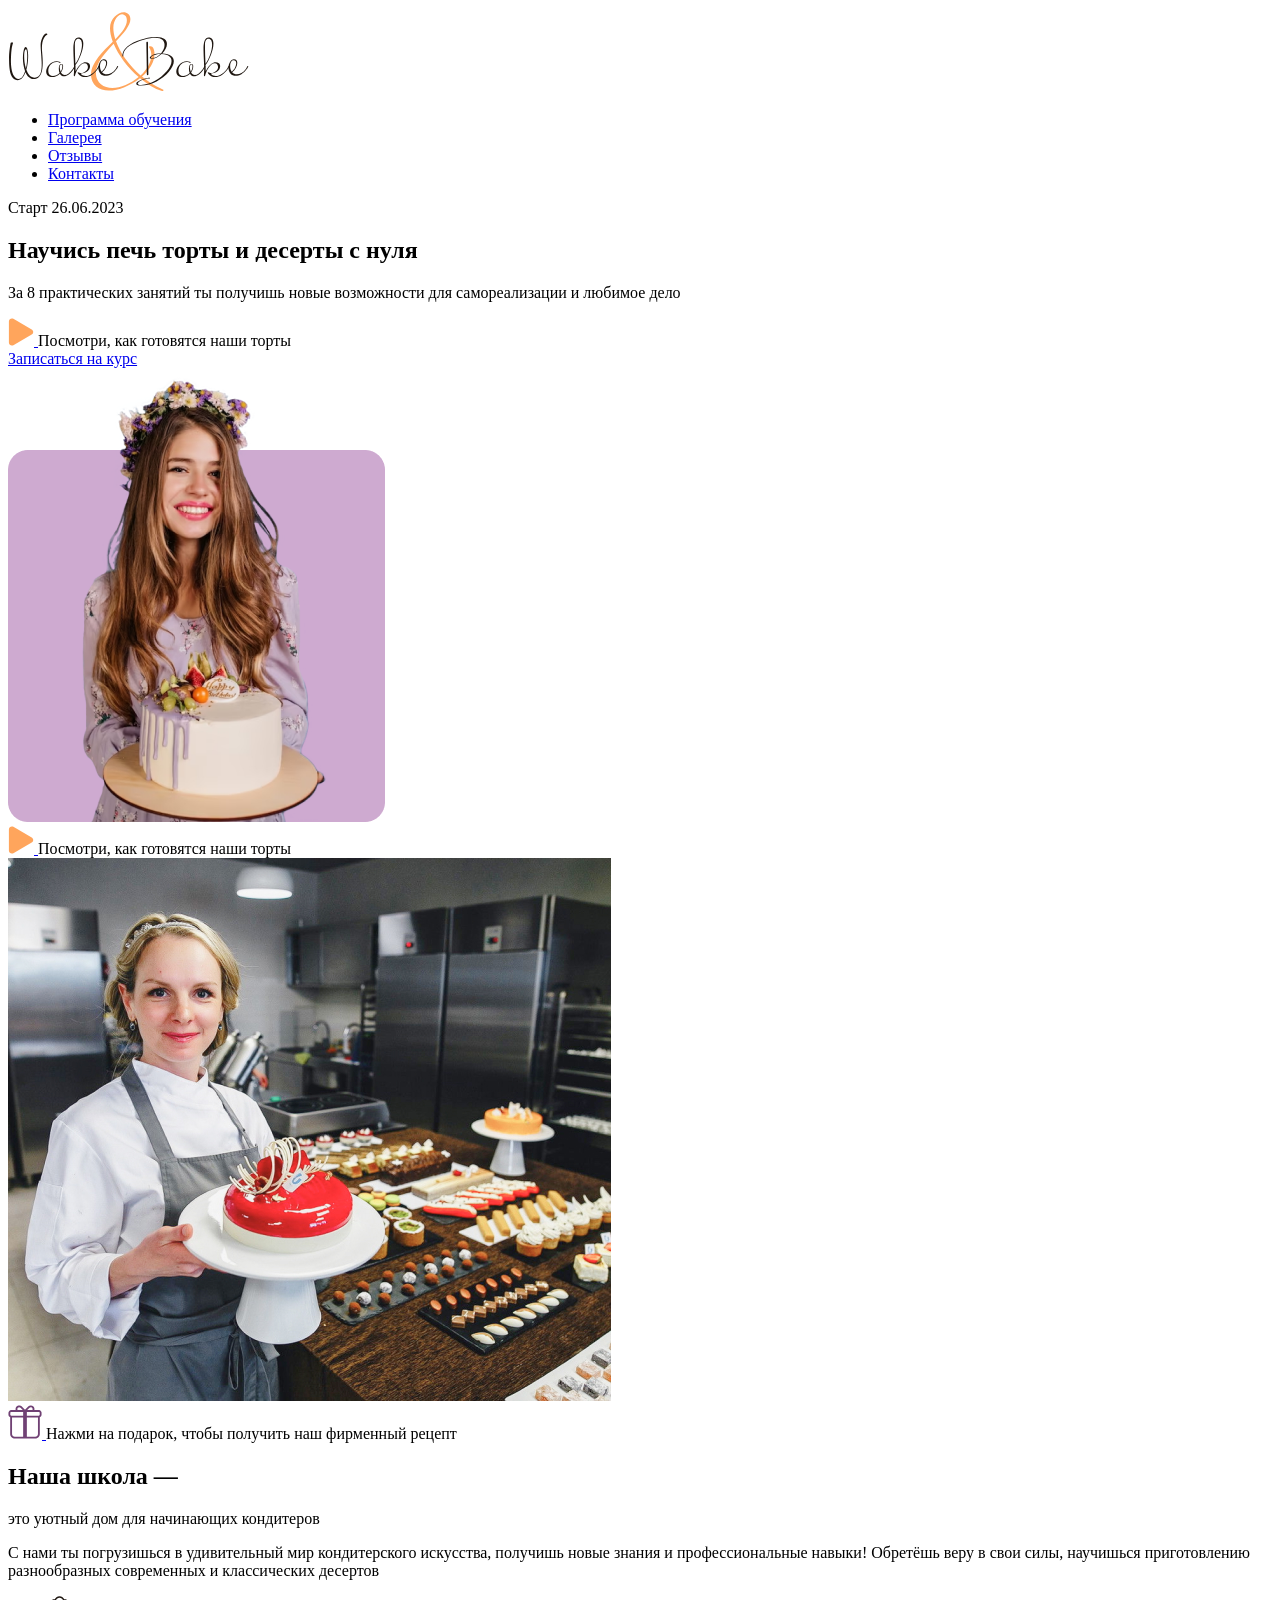
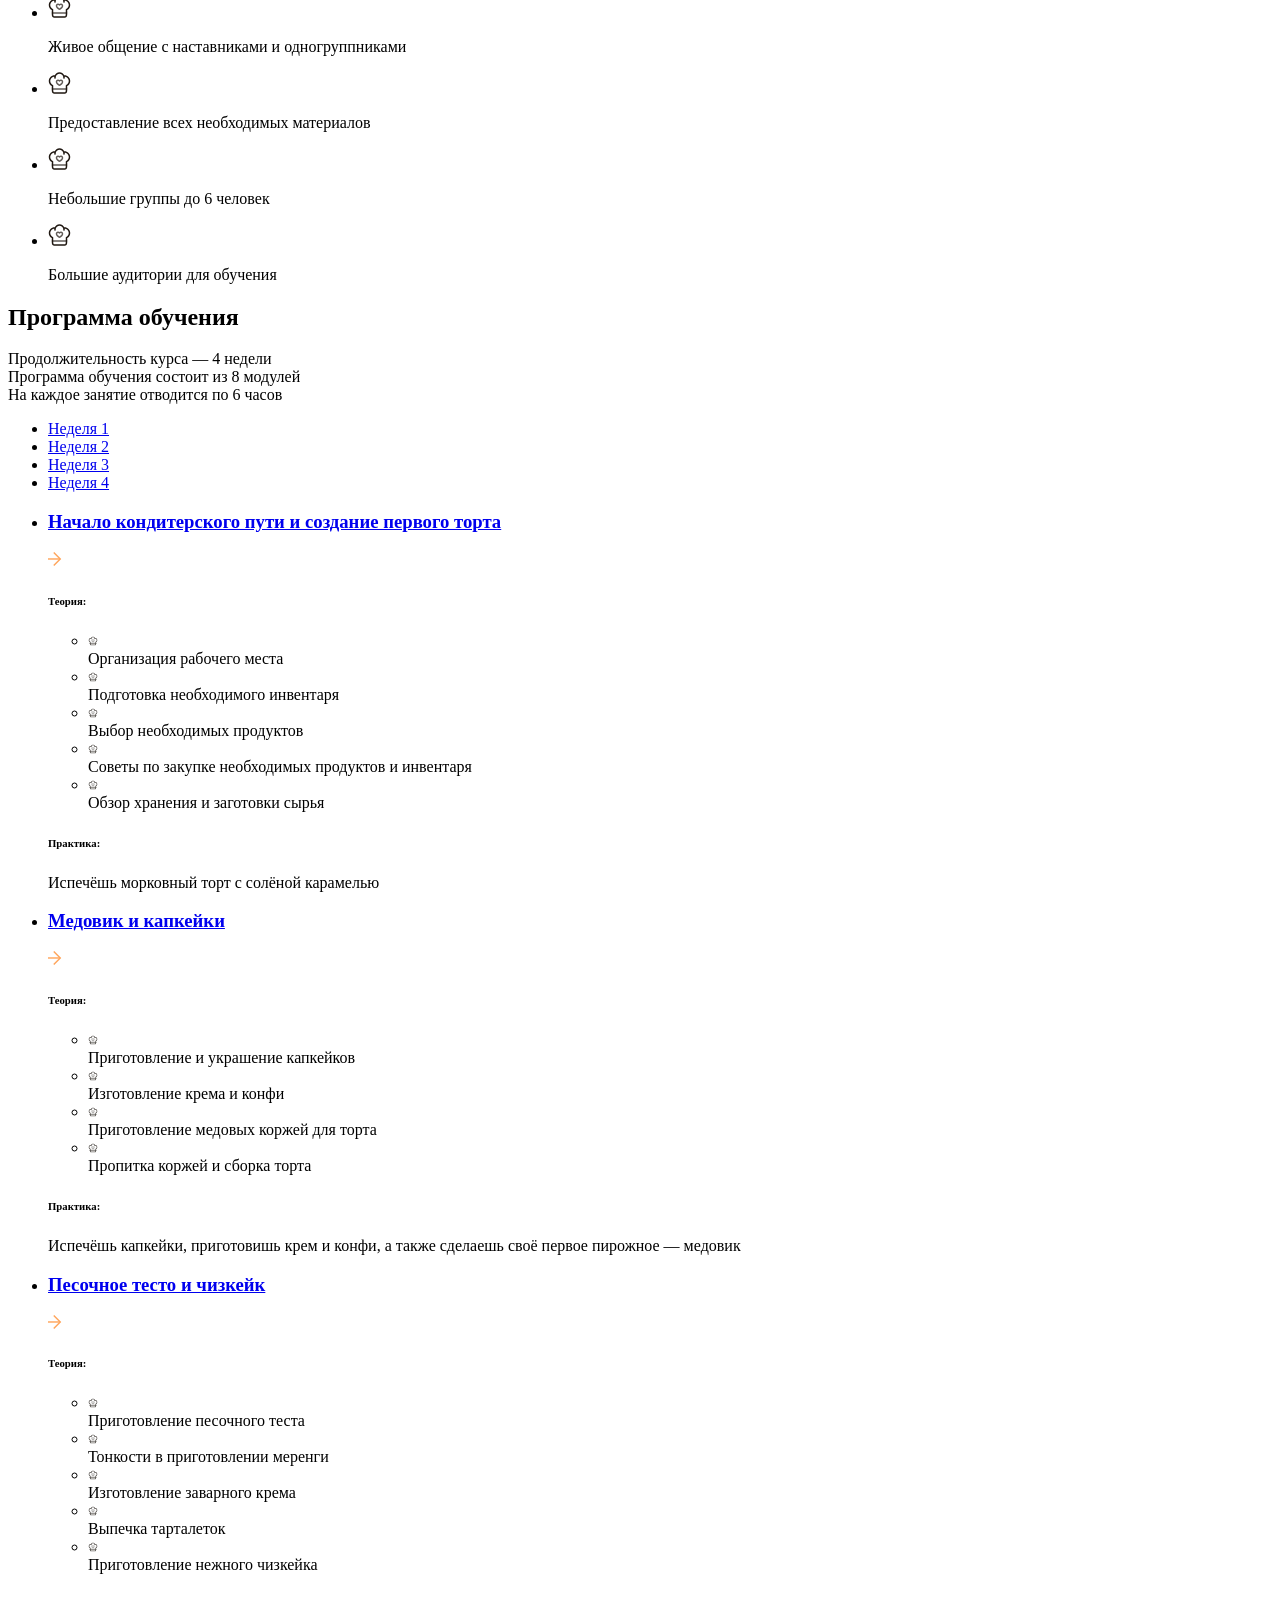
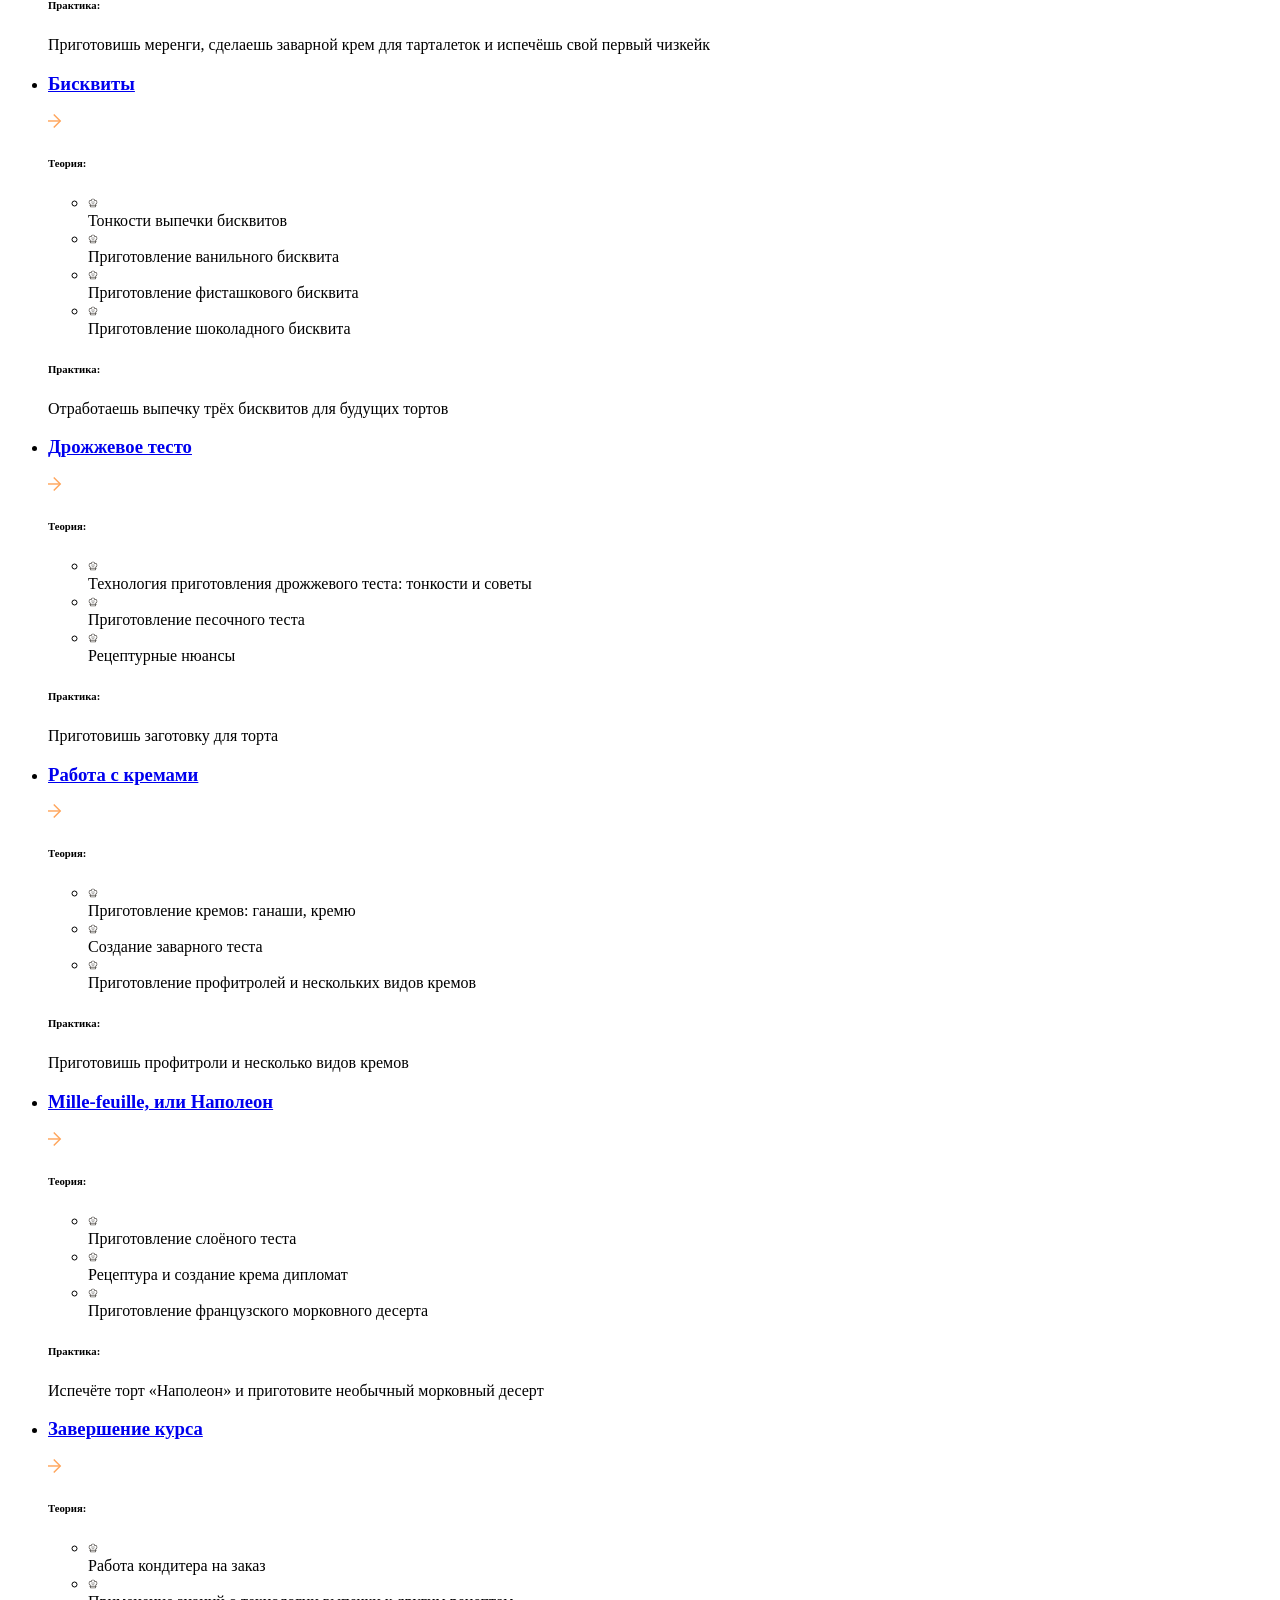
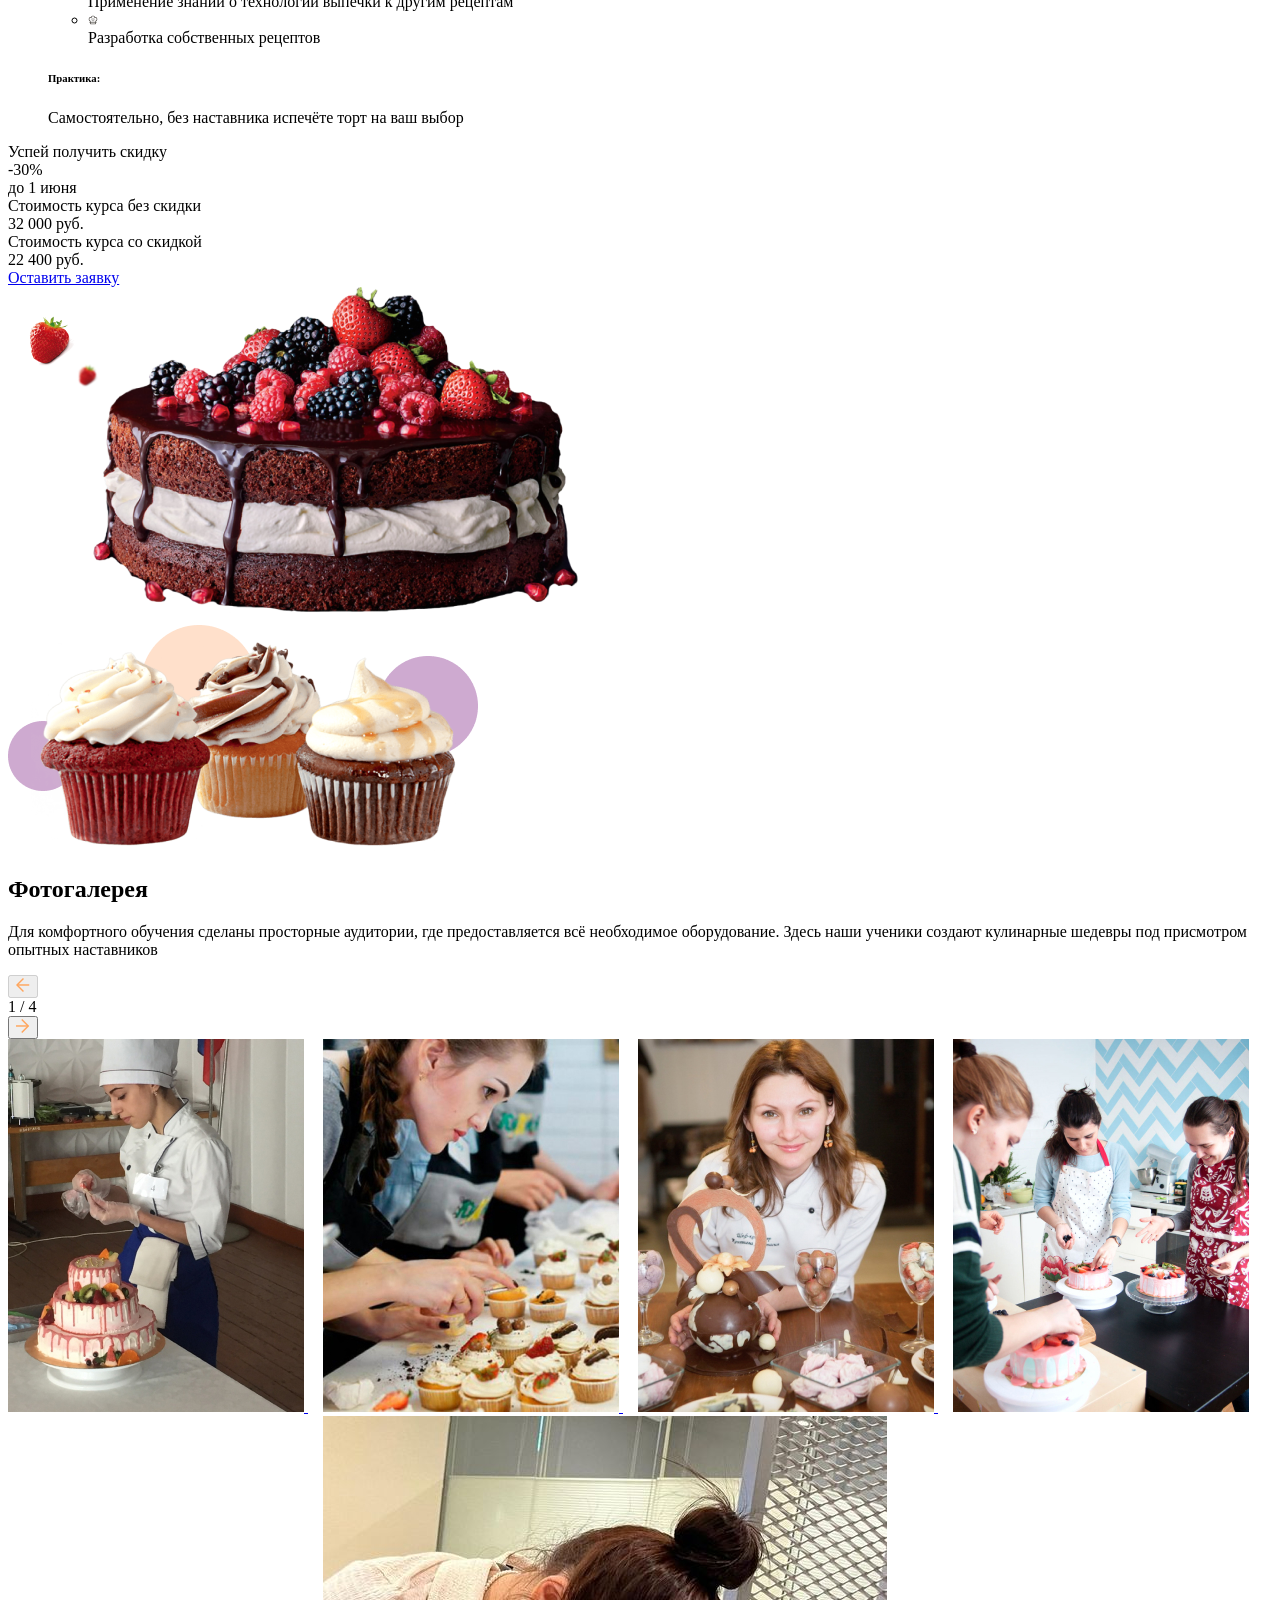
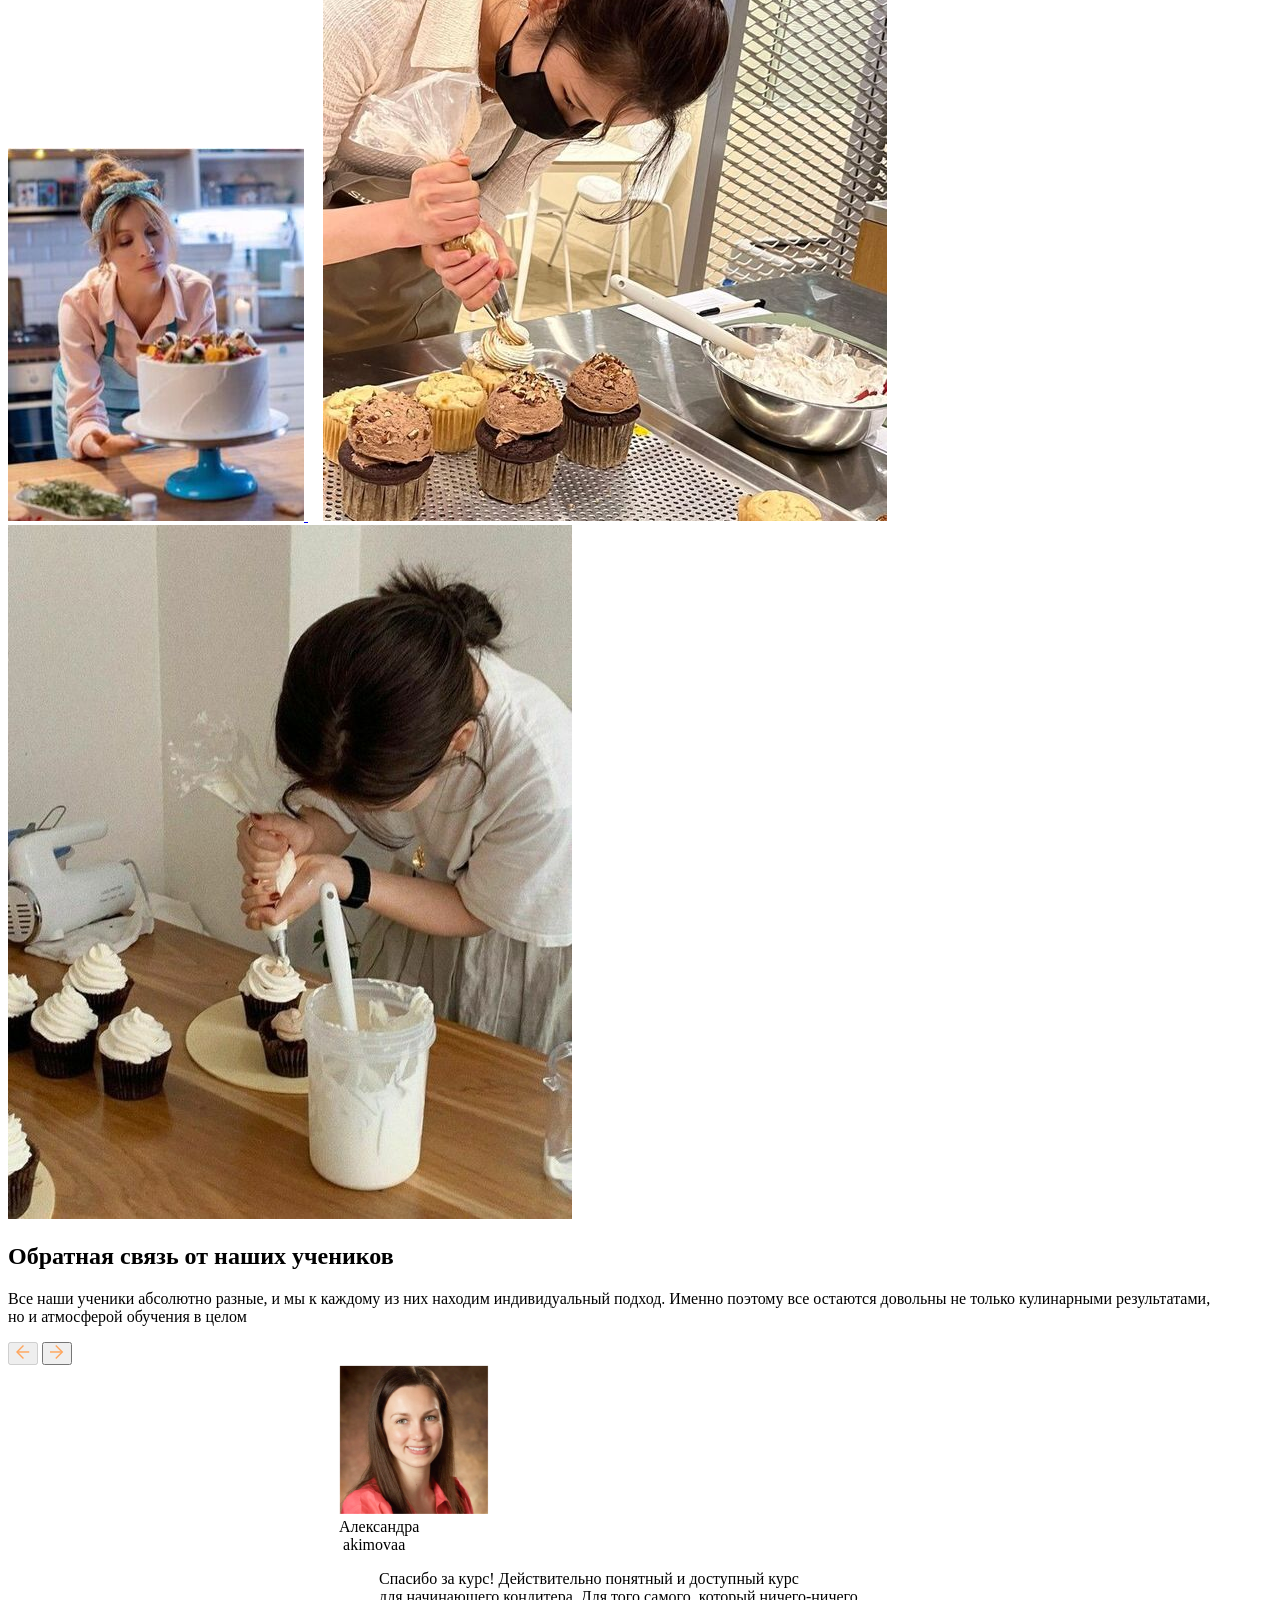
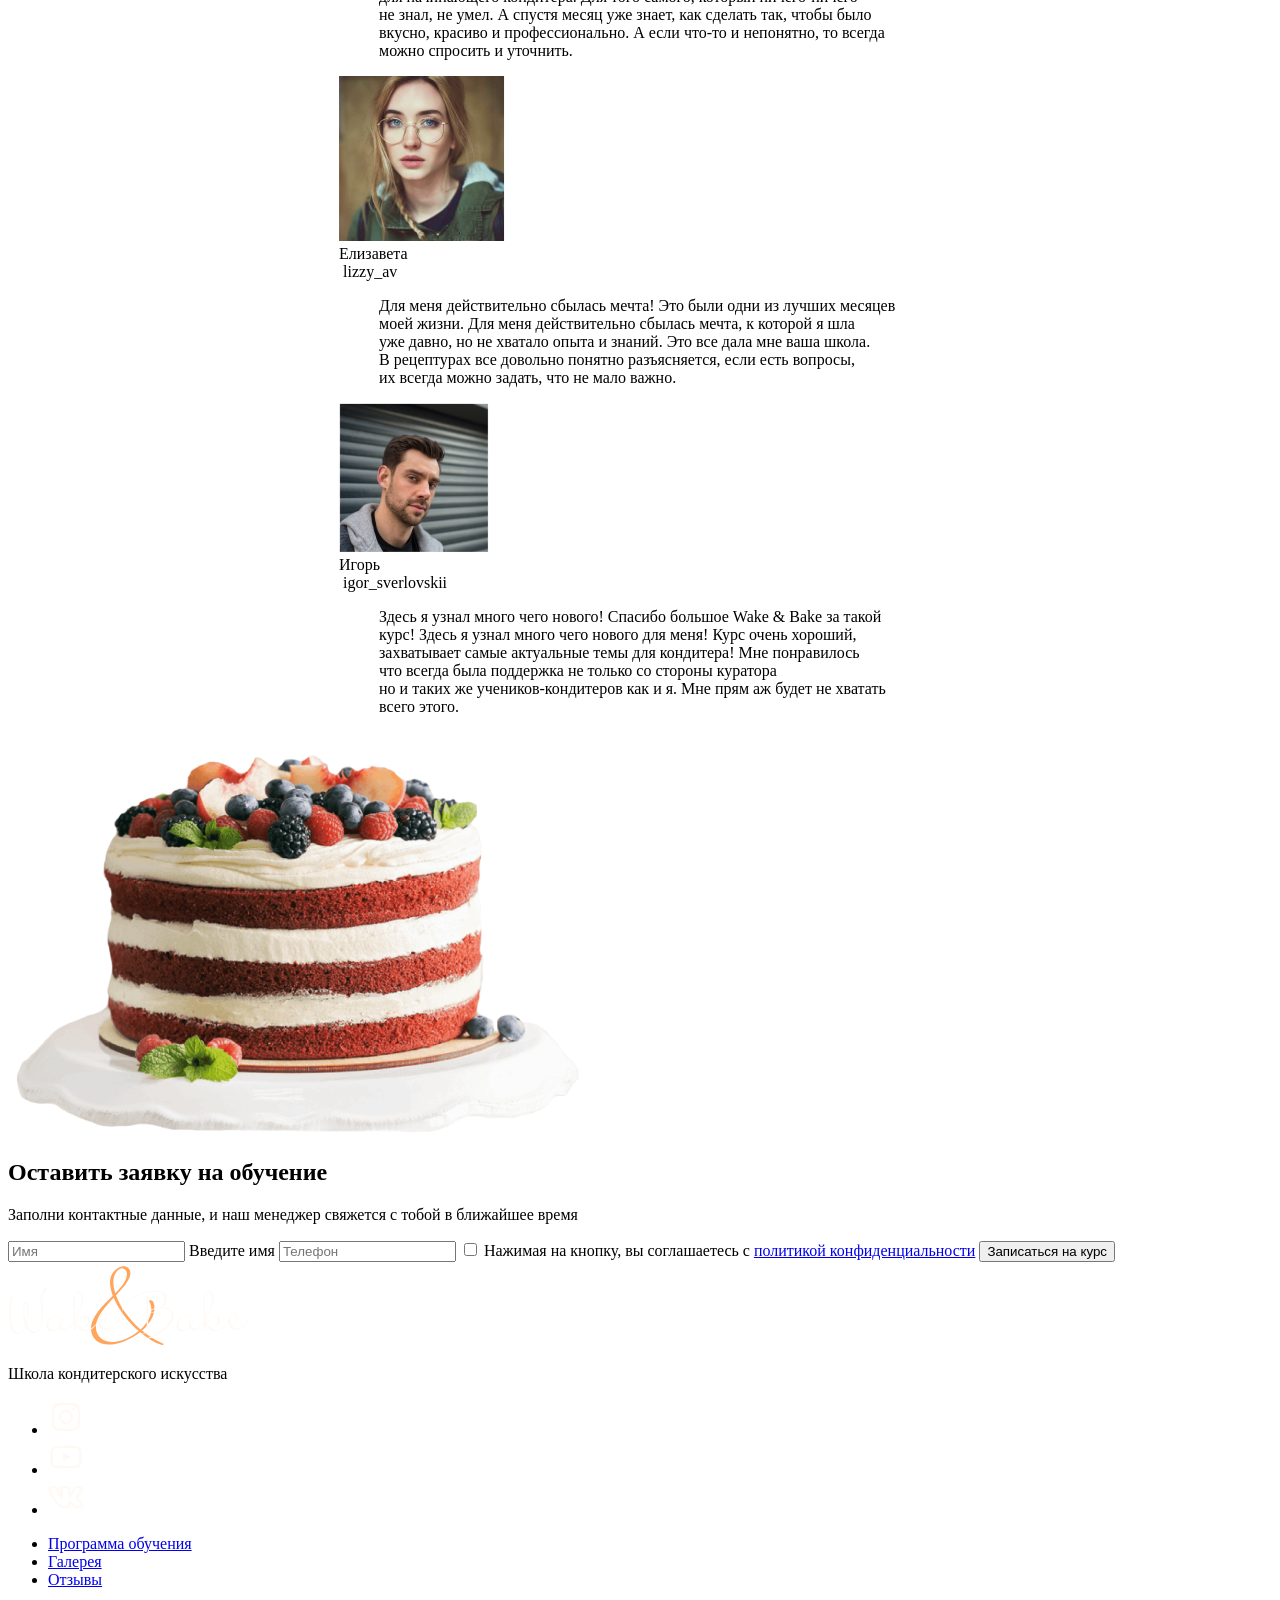
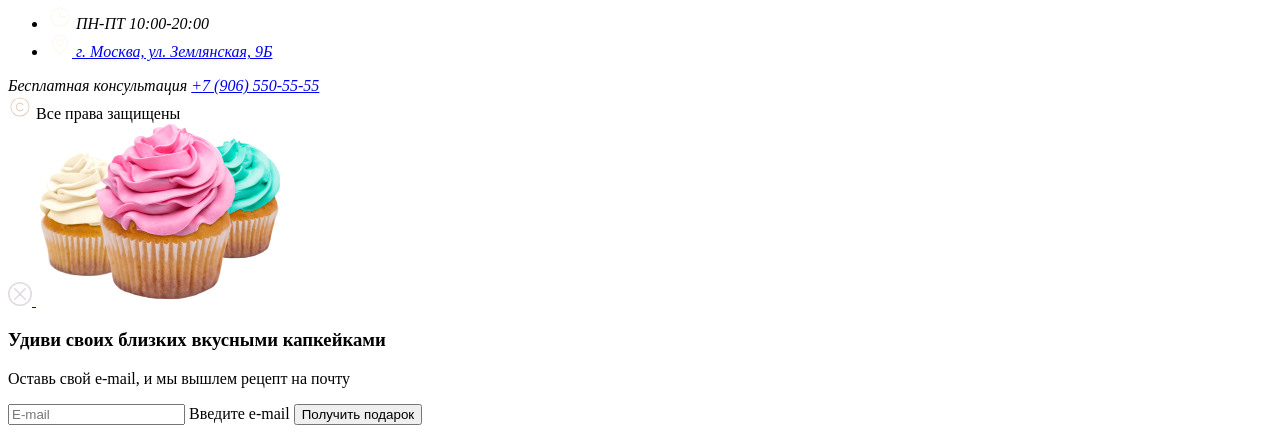
==== commit eb860288: "fix css" ====
--- a/wake-bake/index.html
+++ b/wake-bake/index.html
@@ -5,8 +5,8 @@
   <meta charset="UTF-8">
   <meta name="viewport" content="width=device-width, initial-scale=1.0">
   <title>Wake & Bake</title>
-  <link rel="stylesheet" href="css/swiper-bundle.min.css">
-  <link rel="stylesheet" href="css/style.css">
+  <link rel="stylesheet" href="/css/swiper-bundle.min.css">
+  <link rel="stylesheet" href="/css/style.css">
 </head>
 
 <body class="body">
@@ -1057,4 +1057,4 @@
   <script src="js/main.js"></script>
 </body>
 
-</html>+</html>
